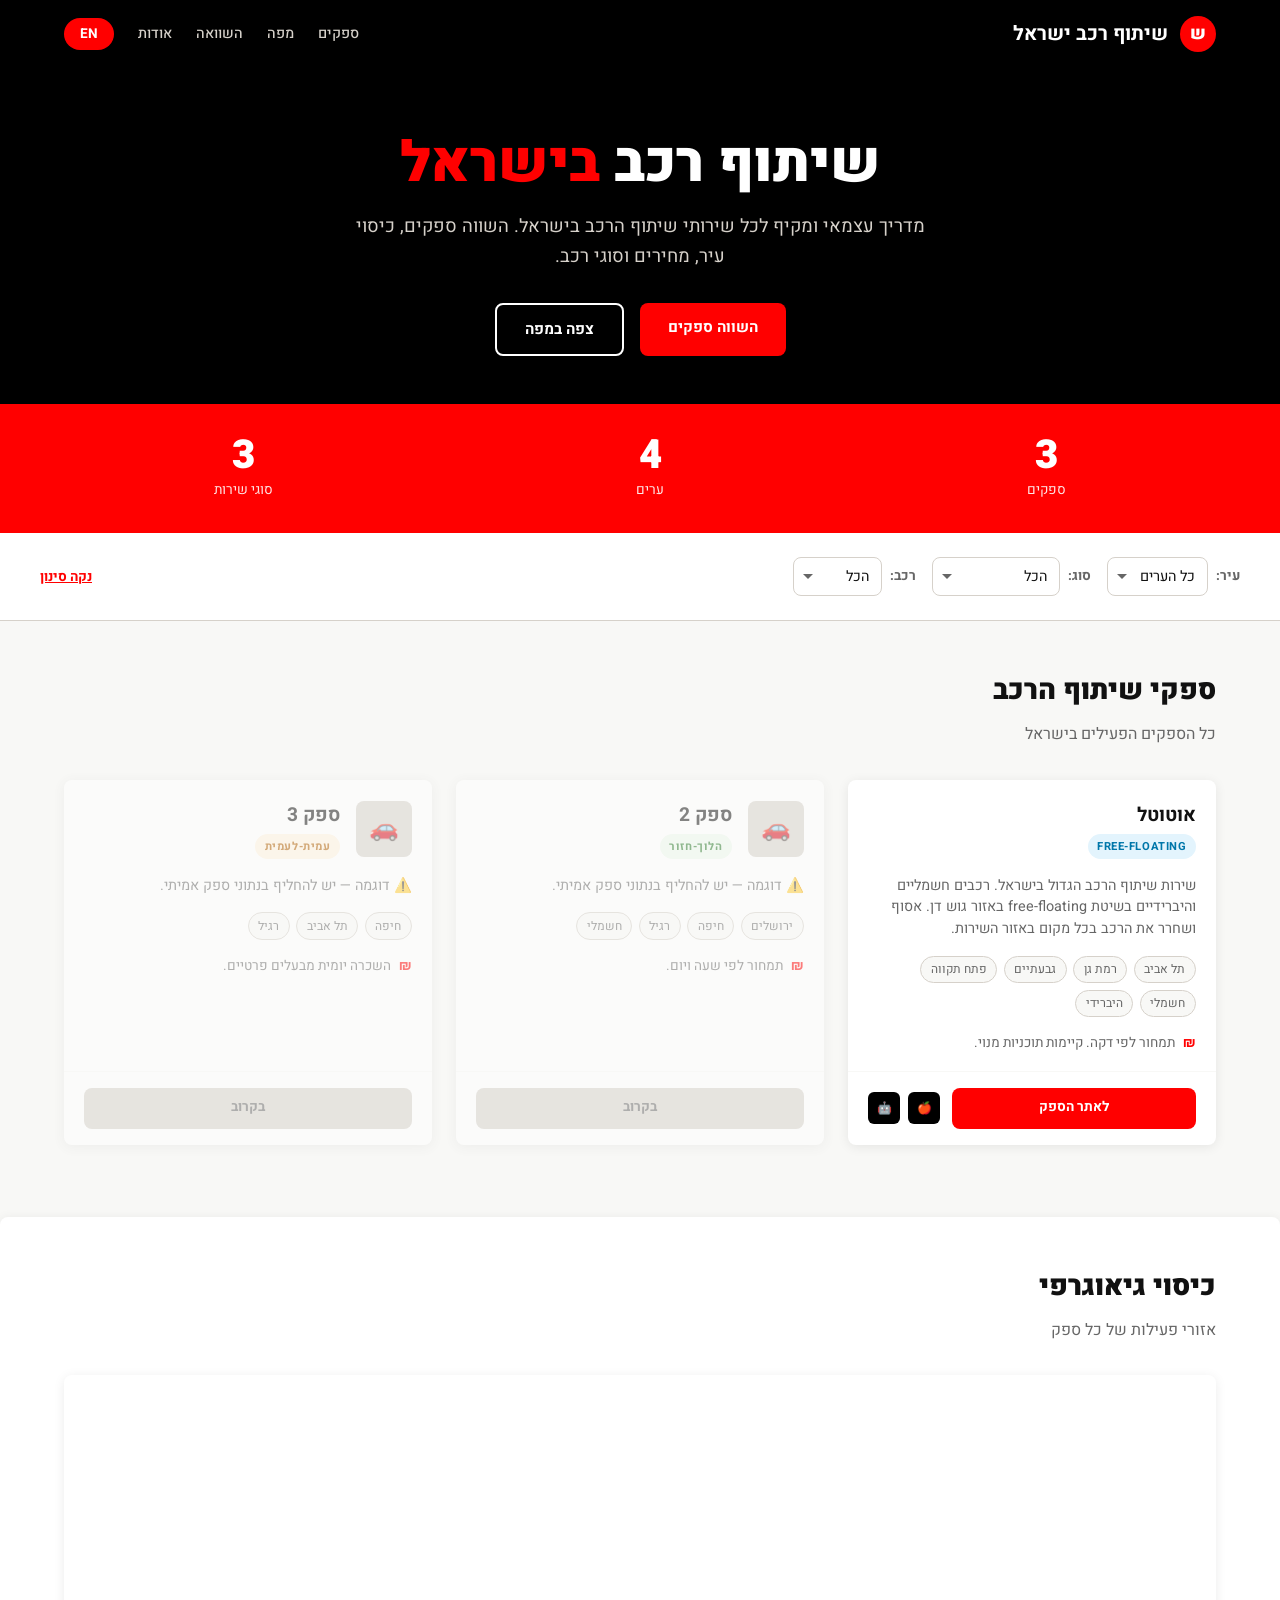
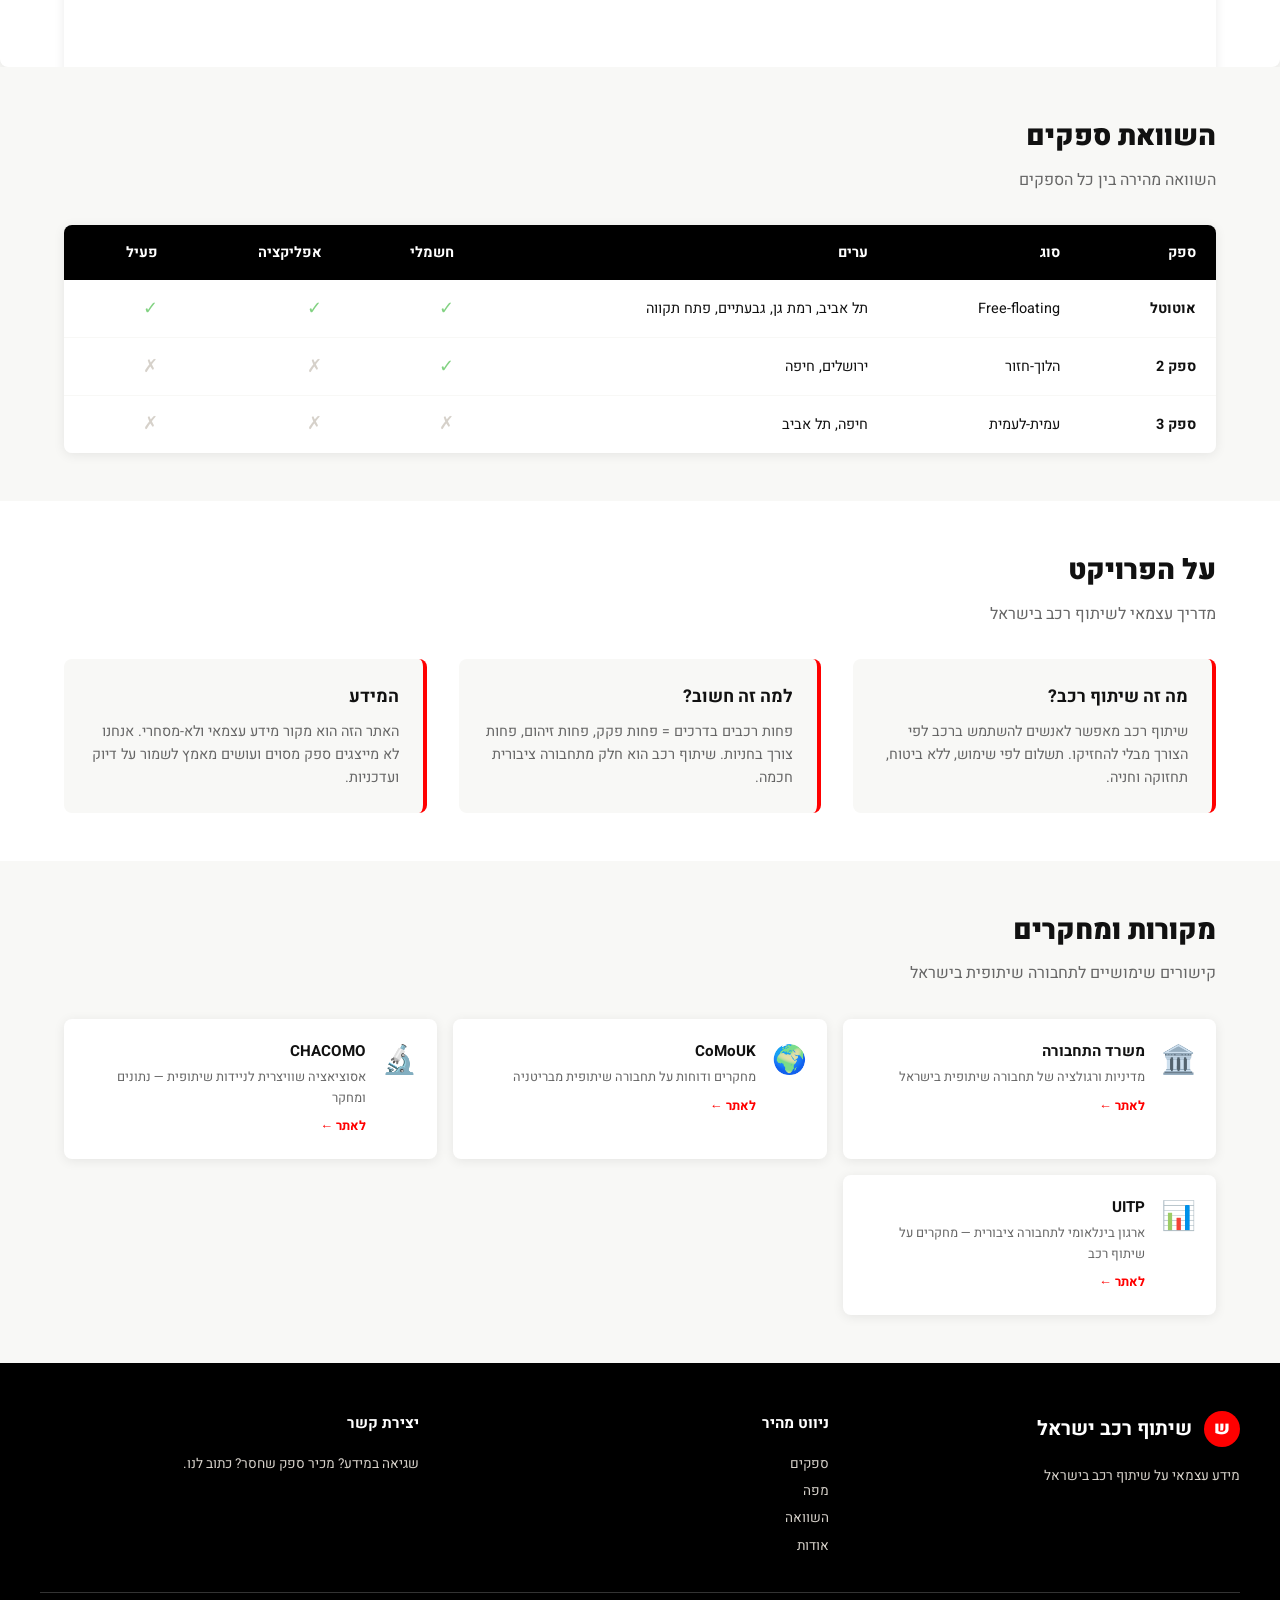
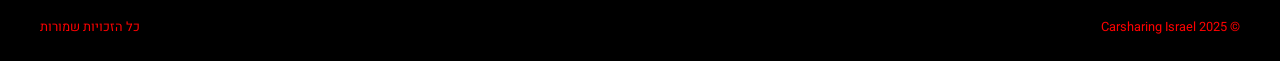
==== index.html @ 92d1f690 "Build initial MVP website Full static site with Hebrew/English bilingual support, RTL layout, provid" ====
<!DOCTYPE html>
<html lang="he" dir="rtl">
<head>
  <meta charset="UTF-8">
  <meta name="viewport" content="width=device-width, initial-scale=1.0">
  <meta name="description" content="מדריך עצמאי לשיתוף רכב בישראל | Independent guide to carsharing in Israel">
  <title>שיתוף רכב בישראל | Carsharing Israel</title>

  <!-- Favicon -->
  <link rel="icon" type="image/svg+xml" href="data:image/svg+xml,<svg xmlns='http://www.w3.org/2000/svg' viewBox='0 0 100 100'><text y='.9em' font-size='90'>🚗</text></svg>">

  <!-- Fonts -->
  <link rel="preconnect" href="https://fonts.googleapis.com">
  <link rel="preconnect" href="https://fonts.gstatic.com" crossorigin>
  <link href="https://fonts.googleapis.com/css2?family=Heebo:wght@300;400;500;700;900&display=swap" rel="stylesheet">

  <!-- Leaflet -->
  <link rel="stylesheet" href="https://unpkg.com/leaflet@1.9.4/dist/leaflet.css">

  <!-- Styles -->
  <link rel="stylesheet" href="styles.css">
</head>
<body class="lang-he">

  <!-- ── Header ── -->
  <header>
    <div class="header-inner">
      <div class="logo">
        <div class="logo-mark">ש</div>
        <span>שיתוף רכב ישראל</span>
      </div>
      <nav>
        <a href="#providers" data-i18n="navProviders">ספקים</a>
        <a href="#map" data-i18n="navMap">מפה</a>
        <a href="#compare" data-i18n="navCompare">השוואה</a>
        <a href="#about" data-i18n="navAbout">אודות</a>
        <button class="lang-toggle">EN</button>
      </nav>
    </div>
  </header>

  <!-- ── Hero ── -->
  <section class="hero">
    <h1 data-i18n="heroTitle">שיתוף רכב <span>בישראל</span></h1>
    <p data-i18n="heroSubtitle">מדריך עצמאי ומקיף לכל שירותי שיתוף הרכב בישראל. השווה ספקים, כיסוי עיר, מחירים וסוגי רכב.</p>
    <div class="hero-cta">
      <a href="#providers" class="btn btn-primary" data-i18n="heroCta1">השווה ספקים</a>
      <a href="#map" class="btn btn-outline" data-i18n="heroCta2">צפה במפה</a>
    </div>
  </section>

  <!-- ── Stats Bar ── -->
  <div class="stats-bar">
    <div class="stats-inner">
      <div class="stat-item">
        <span class="stat-number" id="stat-providers">3</span>
        <div class="stat-label" data-i18n="statProviders">ספקים</div>
      </div>
      <div class="stat-item">
        <span class="stat-number">4</span>
        <div class="stat-label" data-i18n="statCities">ערים</div>
      </div>
      <div class="stat-item">
        <span class="stat-number">3</span>
        <div class="stat-label" data-i18n="statTypes">סוגי שירות</div>
      </div>
    </div>
  </div>

  <!-- ── Filters ── -->
  <div class="filters-section" id="filters">
    <div class="filters-inner">
      <div class="filter-group">
        <label data-i18n="filterCity">עיר:</label>
        <select id="filter-city">
          <option value="all" data-i18n="cityAll">כל הערים</option>
          <option value="tel-aviv" data-i18n="cityTelAviv">תל אביב</option>
          <option value="jerusalem" data-i18n="cityJerusalem">ירושלים</option>
          <option value="haifa" data-i18n="cityHaifa">חיפה</option>
          <option value="beer-sheva" data-i18n="cityBeerSheva">באר שבע</option>
        </select>
      </div>
      <div class="filter-group">
        <label data-i18n="filterType">סוג:</label>
        <select id="filter-type">
          <option value="all" data-i18n="filterAll">הכל</option>
          <option value="free-floating" data-i18n="typeFreeFloating">Free-floating</option>
          <option value="round-trip" data-i18n="typeRoundTrip">הלוך-חזור</option>
          <option value="peer-to-peer" data-i18n="typePeerToPeer">עמית-לעמית</option>
        </select>
      </div>
      <div class="filter-group">
        <label data-i18n="filterVehicle">רכב:</label>
        <select id="filter-vehicle">
          <option value="all" data-i18n="filterAll">הכל</option>
          <option value="electric" data-i18n="vehicleElectric">חשמלי</option>
          <option value="hybrid" data-i18n="vehicleHybrid">היברידי</option>
          <option value="standard" data-i18n="vehicleStandard">רגיל</option>
        </select>
      </div>
      <button class="filter-reset" id="filter-reset" data-i18n="filterReset">נקה סינון</button>
    </div>
  </div>

  <!-- ── Providers ── -->
  <section class="providers-section" id="providers">
    <div class="container">
      <h2 class="section-title" data-i18n="providersTitle">ספקי שיתוף <span>הרכב</span></h2>
      <p class="section-subtitle" data-i18n="providersSubtitle">כל הספקים הפעילים בישראל</p>
      <div class="providers-grid" id="providers-grid">
        <!-- Rendered by JS -->
      </div>
    </div>
  </section>

  <!-- ── Map ── -->
  <section class="map-section" id="map">
    <div class="container">
      <h2 class="section-title" data-i18n="mapTitle">כיסוי <span>גיאוגרפי</span></h2>
      <p class="section-subtitle" data-i18n="mapSubtitle">אזורי פעילות של כל ספק</p>
      <div id="map"></div>
    </div>
  </section>

  <!-- ── Comparison ── -->
  <section class="comparison-section" id="compare">
    <div class="container">
      <h2 class="section-title" data-i18n="compareTitle">השוואת <span>ספקים</span></h2>
      <p class="section-subtitle" data-i18n="compareSubtitle">השוואה מהירה בין כל הספקים</p>
      <div class="table-wrapper">
        <table>
          <thead id="compare-thead"></thead>
          <tbody id="compare-tbody"></tbody>
        </table>
      </div>
    </div>
  </section>

  <!-- ── About ── -->
  <section class="about-section" id="about">
    <div class="container">
      <h2 class="section-title" data-i18n="aboutTitle">על <span>הפרויקט</span></h2>
      <p class="section-subtitle" data-i18n="aboutSubtitle">מדריך עצמאי לשיתוף רכב בישראל</p>
      <div class="about-grid">
        <div class="about-card">
          <h3 data-i18n="aboutCard1Title">מה זה שיתוף רכב?</h3>
          <p data-i18n="aboutCard1Text">שיתוף רכב מאפשר לאנשים להשתמש ברכב לפי הצורך מבלי להחזיקו. תשלום לפי שימוש, ללא ביטוח, תחזוקה וחניה.</p>
        </div>
        <div class="about-card">
          <h3 data-i18n="aboutCard2Title">למה זה חשוב?</h3>
          <p data-i18n="aboutCard2Text">פחות רכבים בדרכים = פחות פקק, פחות זיהום, פחות צורך בחניות. שיתוף רכב הוא חלק מתחבורה ציבורית חכמה.</p>
        </div>
        <div class="about-card">
          <h3 data-i18n="aboutCard3Title">המידע</h3>
          <p data-i18n="aboutCard3Text">האתר הזה הוא מקור מידע עצמאי ולא-מסחרי. אנחנו לא מייצגים ספק מסוים ועושים מאמץ לשמור על דיוק ועדכניות.</p>
        </div>
      </div>
    </div>
  </section>

  <!-- ── Resources ── -->
  <section class="resources-section" id="resources">
    <div class="container">
      <h2 class="section-title" data-i18n="resourcesTitle">מקורות <span>ומחקרים</span></h2>
      <p class="section-subtitle" data-i18n="resourcesSubtitle">קישורים שימושיים לתחבורה שיתופית בישראל</p>
      <div class="resources-grid">
        <div class="resource-card">
          <div class="resource-icon">🏛️</div>
          <div>
            <h4>משרד התחבורה</h4>
            <p>מדיניות ורגולציה של תחבורה שיתופית בישראל</p>
            <a href="https://www.gov.il/he/departments/ministry_of_transport" target="_blank" rel="noopener">לאתר ←</a>
          </div>
        </div>
        <div class="resource-card">
          <div class="resource-icon">🌍</div>
          <div>
            <h4>CoMoUK</h4>
            <p>מחקרים ודוחות על תחבורה שיתופית מבריטניה</p>
            <a href="https://www.como.org.uk" target="_blank" rel="noopener">לאתר ←</a>
          </div>
        </div>
        <div class="resource-card">
          <div class="resource-icon">🔬</div>
          <div>
            <h4>CHACOMO</h4>
            <p>אסוציאציה שוויצרית לניידות שיתופית — נתונים ומחקר</p>
            <a href="https://www.chacomo.ch" target="_blank" rel="noopener">לאתר ←</a>
          </div>
        </div>
        <div class="resource-card">
          <div class="resource-icon">📊</div>
          <div>
            <h4>UITP</h4>
            <p>ארגון בינלאומי לתחבורה ציבורית — מחקרים על שיתוף רכב</p>
            <a href="https://www.uitp.org" target="_blank" rel="noopener">לאתר ←</a>
          </div>
        </div>
      </div>
    </div>
  </section>

  <!-- ── Footer ── -->
  <footer>
    <div class="footer-inner">
      <div class="footer-grid">
        <div class="footer-col">
          <div class="logo" style="margin-bottom:1rem">
            <div class="logo-mark">ש</div>
            <span style="color:white;font-weight:700">שיתוף רכב ישראל</span>
          </div>
          <p data-i18n="footerTagline">מידע עצמאי על שיתוף רכב בישראל</p>
        </div>
        <div class="footer-col">
          <h4 data-i18n="footerQuickLinks">ניווט מהיר</h4>
          <a href="#providers" data-i18n="navProviders">ספקים</a>
          <a href="#map" data-i18n="navMap">מפה</a>
          <a href="#compare" data-i18n="navCompare">השוואה</a>
          <a href="#about" data-i18n="navAbout">אודות</a>
        </div>
        <div class="footer-col">
          <h4 data-i18n="footerContact">יצירת קשר</h4>
          <p data-i18n="footerContactText">שגיאה במידע? מכיר ספק שחסר? כתוב לנו.</p>
        </div>
      </div>
      <div class="footer-bottom">
        <span>© 2025 <span>Carsharing Israel</span></span>
        <span data-i18n="footerRights">כל הזכויות שמורות</span>
      </div>
    </div>
  </footer>

  <!-- Scripts -->
  <script src="https://unpkg.com/leaflet@1.9.4/dist/leaflet.js"></script>
  <script src="script.js"></script>
</body>
</html>
---- styles.css ----
@import url('https://fonts.googleapis.com/css2?family=Heebo:wght@300;400;500;700;900&display=swap');

/* ── Wien CD Palette ── */
:root {
  --wien-rot: #FF0000;
  --ur-schwarz: #000000;
  --wasserblau: #83D0F5;
  --frischgruen: #82D282;
  --goldgelb: #E6C828;
  --nebelgrau: #D6D1CA;
  --morgenrot: #FF5A64;
  --white: #FFFFFF;
  --bg: #F8F8F6;
  --text: #111111;
  --text-muted: #666666;
  --radius: 8px;
  --shadow: 0 2px 12px rgba(0,0,0,0.08);
  --transition: 0.2s ease;
}

/* ── Reset & Base ── */
*, *::before, *::after { box-sizing: border-box; margin: 0; padding: 0; }

html {
  font-family: 'Heebo', 'Arial Hebrew', 'Arial', sans-serif;
  font-size: 16px;
  scroll-behavior: smooth;
  direction: rtl;
}

body {
  background: var(--bg);
  color: var(--text);
  line-height: 1.6;
  direction: rtl;
}

body.lang-en {
  direction: ltr;
}

a { color: inherit; text-decoration: none; }
img { max-width: 100%; display: block; }
ul { list-style: none; }

/* ── Layout ── */
.container {
  max-width: 1200px;
  margin: 0 auto;
  padding: 0 1.5rem;
}

/* ── Header ── */
header {
  background: var(--ur-schwarz);
  color: var(--white);
  position: sticky;
  top: 0;
  z-index: 100;
  box-shadow: 0 2px 8px rgba(0,0,0,0.3);
}

.header-inner {
  display: flex;
  align-items: center;
  justify-content: space-between;
  padding: 1rem 1.5rem;
  max-width: 1200px;
  margin: 0 auto;
}

.logo {
  display: flex;
  align-items: center;
  gap: 0.75rem;
  font-weight: 700;
  font-size: 1.25rem;
}

.logo-mark {
  width: 36px;
  height: 36px;
  background: var(--wien-rot);
  border-radius: 50%;
  display: flex;
  align-items: center;
  justify-content: center;
  font-size: 1.1rem;
  font-weight: 900;
  color: white;
  flex-shrink: 0;
}

nav {
  display: flex;
  align-items: center;
  gap: 1.5rem;
}

nav a {
  color: var(--nebelgrau);
  font-size: 0.9rem;
  font-weight: 500;
  transition: color var(--transition);
}

nav a:hover { color: var(--white); }

.lang-toggle {
  background: var(--wien-rot);
  color: var(--white);
  border: none;
  padding: 0.4rem 1rem;
  border-radius: 20px;
  cursor: pointer;
  font-family: inherit;
  font-size: 0.85rem;
  font-weight: 700;
  transition: opacity var(--transition);
}
.lang-toggle:hover { opacity: 0.85; }

/* ── Hero ── */
.hero {
  background: var(--ur-schwarz);
  color: var(--white);
  padding: 4rem 1.5rem 3rem;
  text-align: center;
}

.hero h1 {
  font-size: clamp(2rem, 5vw, 3.5rem);
  font-weight: 900;
  line-height: 1.15;
  margin-bottom: 1rem;
}

.hero h1 span { color: var(--wien-rot); }

.hero p {
  font-size: 1.15rem;
  color: var(--nebelgrau);
  max-width: 600px;
  margin: 0 auto 2rem;
}

.hero-cta {
  display: inline-flex;
  gap: 1rem;
  flex-wrap: wrap;
  justify-content: center;
}

.btn {
  display: inline-block;
  padding: 0.75rem 1.75rem;
  border-radius: var(--radius);
  font-weight: 700;
  font-size: 0.95rem;
  cursor: pointer;
  transition: transform var(--transition), opacity var(--transition);
  border: none;
  font-family: inherit;
}
.btn:hover { transform: translateY(-1px); opacity: 0.9; }

.btn-primary { background: var(--wien-rot); color: var(--white); }
.btn-outline { background: transparent; color: var(--white); border: 2px solid var(--white); }

/* ── Stats Bar ── */
.stats-bar {
  background: var(--wien-rot);
  color: var(--white);
  padding: 1.5rem;
}

.stats-inner {
  max-width: 1200px;
  margin: 0 auto;
  display: flex;
  justify-content: space-around;
  flex-wrap: wrap;
  gap: 1rem;
  text-align: center;
}

.stat-item { padding: 0.5rem 1rem; }

.stat-number {
  font-size: 2.5rem;
  font-weight: 900;
  line-height: 1;
  display: block;
}

.stat-label {
  font-size: 0.85rem;
  opacity: 0.9;
  margin-top: 0.25rem;
}

/* ── Section ── */
section { padding: 3rem 1.5rem; }

.section-title {
  font-size: 1.75rem;
  font-weight: 900;
  margin-bottom: 0.5rem;
}

.section-title span { color: var(--wien-rot); }

.section-subtitle {
  color: var(--text-muted);
  margin-bottom: 2rem;
  font-size: 1rem;
}

/* ── Filters ── */
.filters-section {
  background: var(--white);
  padding: 1.5rem;
  border-bottom: 1px solid var(--nebelgrau);
  position: sticky;
  top: 64px;
  z-index: 90;
}

.filters-inner {
  max-width: 1200px;
  margin: 0 auto;
  display: flex;
  gap: 1rem;
  flex-wrap: wrap;
  align-items: center;
}

.filter-group { display: flex; align-items: center; gap: 0.5rem; }

.filter-group label {
  font-size: 0.85rem;
  font-weight: 700;
  color: var(--text-muted);
  white-space: nowrap;
}

select {
  padding: 0.5rem 0.75rem;
  border: 1.5px solid var(--nebelgrau);
  border-radius: var(--radius);
  font-family: inherit;
  font-size: 0.9rem;
  background: var(--white);
  color: var(--text);
  cursor: pointer;
  transition: border-color var(--transition);
  appearance: none;
  padding-left: 2rem;
  background-image: url("data:image/svg+xml,%3Csvg xmlns='http://www.w3.org/2000/svg' width='12' height='12' viewBox='0 0 12 12'%3E%3Cpath fill='%23666' d='M6 8L1 3h10z'/%3E%3C/svg%3E");
  background-repeat: no-repeat;
  background-position: left 0.5rem center;
}

body.lang-en select {
  padding-left: 0.75rem;
  padding-right: 2rem;
  background-position: right 0.5rem center;
}

select:focus { outline: none; border-color: var(--wien-rot); }

.filter-reset {
  margin-right: auto;
  font-size: 0.85rem;
  color: var(--wien-rot);
  cursor: pointer;
  font-weight: 700;
  background: none;
  border: none;
  font-family: inherit;
  text-decoration: underline;
}

body.lang-en .filter-reset { margin-right: 0; margin-left: auto; }

/* ── Provider Cards ── */
.providers-section { background: var(--bg); }

.providers-grid {
  display: grid;
  grid-template-columns: repeat(auto-fill, minmax(320px, 1fr));
  gap: 1.5rem;
  margin-top: 1.5rem;
}

.provider-card {
  background: var(--white);
  border-radius: var(--radius);
  box-shadow: var(--shadow);
  overflow: hidden;
  transition: transform var(--transition), box-shadow var(--transition);
  display: flex;
  flex-direction: column;
}

.provider-card:hover {
  transform: translateY(-3px);
  box-shadow: 0 8px 24px rgba(0,0,0,0.12);
}

.provider-card.inactive { opacity: 0.5; }

.card-header {
  padding: 1.25rem 1.25rem 0;
  display: flex;
  align-items: center;
  gap: 1rem;
}

.card-logo {
  width: 56px;
  height: 56px;
  border-radius: var(--radius);
  object-fit: contain;
  background: var(--bg);
  padding: 6px;
  border: 1.5px solid var(--nebelgrau);
  flex-shrink: 0;
}

.card-logo-placeholder {
  width: 56px;
  height: 56px;
  border-radius: var(--radius);
  background: var(--nebelgrau);
  display: flex;
  align-items: center;
  justify-content: center;
  font-size: 1.5rem;
  flex-shrink: 0;
}

.card-name { font-size: 1.2rem; font-weight: 700; }

.card-type {
  display: inline-block;
  font-size: 0.7rem;
  font-weight: 700;
  text-transform: uppercase;
  letter-spacing: 0.05em;
  padding: 0.2rem 0.6rem;
  border-radius: 20px;
  margin-top: 0.25rem;
}

.type-free-floating { background: #E3F4FD; color: #0077AA; }
.type-round-trip { background: #EEF8EE; color: #2A7A2A; }
.type-peer-to-peer { background: #FFF3E0; color: #B05F00; }

.card-body { padding: 1rem 1.25rem; flex: 1; }

.card-description {
  font-size: 0.9rem;
  color: var(--text-muted);
  margin-bottom: 1rem;
  line-height: 1.5;
}

.card-tags {
  display: flex;
  flex-wrap: wrap;
  gap: 0.4rem;
  margin-bottom: 1rem;
}

.tag {
  font-size: 0.75rem;
  padding: 0.2rem 0.6rem;
  border-radius: 20px;
  background: var(--bg);
  border: 1px solid var(--nebelgrau);
  color: var(--text-muted);
}

.card-price {
  font-size: 0.85rem;
  color: var(--text-muted);
  display: flex;
  align-items: center;
  gap: 0.5rem;
}

.card-price::before { content: "₪"; font-weight: 700; color: var(--wien-rot); }

.card-footer {
  padding: 1rem 1.25rem;
  border-top: 1px solid var(--bg);
  display: flex;
  gap: 0.75rem;
  align-items: center;
}

.card-link {
  flex: 1;
  background: var(--wien-rot);
  color: var(--white);
  text-align: center;
  padding: 0.6rem;
  border-radius: var(--radius);
  font-size: 0.85rem;
  font-weight: 700;
  transition: opacity var(--transition);
}
.card-link:hover { opacity: 0.85; }

.card-link.disabled {
  background: var(--nebelgrau);
  color: var(--text-muted);
  pointer-events: none;
}

.app-links { display: flex; gap: 0.5rem; }

.app-link {
  width: 32px;
  height: 32px;
  background: var(--ur-schwarz);
  color: var(--white);
  border-radius: 6px;
  display: flex;
  align-items: center;
  justify-content: center;
  font-size: 0.75rem;
  font-weight: 700;
  transition: opacity var(--transition);
}
.app-link:hover { opacity: 0.75; }

.no-results {
  grid-column: 1/-1;
  text-align: center;
  padding: 3rem;
  color: var(--text-muted);
  font-size: 1.1rem;
}

/* ── Map ── */
.map-section { background: var(--white); padding: 3rem 0; }

.map-section .container { padding: 0 1.5rem; }

#map {
  width: 100%;
  height: 450px;
  border-radius: var(--radius);
  box-shadow: var(--shadow);
  margin-top: 1.5rem;
  overflow: hidden;
}

/* ── Comparison Table ── */
.comparison-section { background: var(--bg); }

.table-wrapper {
  overflow-x: auto;
  margin-top: 1.5rem;
  border-radius: var(--radius);
  box-shadow: var(--shadow);
}

table {
  width: 100%;
  border-collapse: collapse;
  background: var(--white);
  font-size: 0.9rem;
}

thead { background: var(--ur-schwarz); color: var(--white); }

th {
  padding: 1rem 1.25rem;
  font-weight: 700;
  text-align: right;
  white-space: nowrap;
}

body.lang-en th { text-align: left; }

td {
  padding: 0.9rem 1.25rem;
  border-bottom: 1px solid var(--bg);
  text-align: right;
  vertical-align: middle;
}

body.lang-en td { text-align: left; }

tr:last-child td { border-bottom: none; }
tr:hover td { background: #FAFAFA; }

td.check { color: var(--frischgruen); font-size: 1.1rem; }
td.cross { color: var(--nebelgrau); font-size: 1.1rem; }
td.highlight { font-weight: 700; }

/* ── About ── */
.about-section { background: var(--white); }

.about-grid {
  display: grid;
  grid-template-columns: repeat(auto-fit, minmax(260px, 1fr));
  gap: 2rem;
  margin-top: 2rem;
}

.about-card {
  padding: 1.5rem;
  background: var(--bg);
  border-radius: var(--radius);
  border-right: 4px solid var(--wien-rot);
}

body.lang-en .about-card { border-right: none; border-left: 4px solid var(--wien-rot); }

.about-card h3 { font-size: 1.1rem; font-weight: 700; margin-bottom: 0.5rem; }
.about-card p { font-size: 0.9rem; color: var(--text-muted); line-height: 1.6; }

/* ── Resources ── */
.resources-section { background: var(--bg); }

.resources-grid {
  display: grid;
  grid-template-columns: repeat(auto-fill, minmax(280px, 1fr));
  gap: 1rem;
  margin-top: 1.5rem;
}

.resource-card {
  background: var(--white);
  border-radius: var(--radius);
  padding: 1.25rem;
  box-shadow: var(--shadow);
  display: flex;
  gap: 1rem;
  align-items: flex-start;
  transition: transform var(--transition);
}

.resource-card:hover { transform: translateY(-2px); }

.resource-icon {
  font-size: 1.75rem;
  flex-shrink: 0;
}

.resource-card h4 { font-size: 0.95rem; font-weight: 700; margin-bottom: 0.25rem; }
.resource-card p { font-size: 0.8rem; color: var(--text-muted); }
.resource-card a { color: var(--wien-rot); font-weight: 700; font-size: 0.8rem; margin-top: 0.5rem; display: inline-block; }

/* ── Footer ── */
footer {
  background: var(--ur-schwarz);
  color: var(--nebelgrau);
  padding: 3rem 1.5rem 1.5rem;
}

.footer-inner {
  max-width: 1200px;
  margin: 0 auto;
}

.footer-grid {
  display: grid;
  grid-template-columns: repeat(auto-fit, minmax(200px, 1fr));
  gap: 2rem;
  margin-bottom: 2rem;
}

.footer-col h4 {
  color: var(--white);
  font-weight: 700;
  margin-bottom: 1rem;
  font-size: 0.95rem;
}

.footer-col p, .footer-col a {
  font-size: 0.85rem;
  line-height: 2;
  color: var(--nebelgrau);
  display: block;
  transition: color var(--transition);
}

.footer-col a:hover { color: var(--white); }

.footer-bottom {
  border-top: 1px solid #333;
  padding-top: 1.5rem;
  display: flex;
  justify-content: space-between;
  align-items: center;
  flex-wrap: wrap;
  gap: 0.5rem;
  font-size: 0.8rem;
}

.footer-bottom span { color: var(--wien-rot); }

/* ── Responsive ── */
@media (max-width: 768px) {
  .header-inner { padding: 0.75rem 1rem; }
  nav a:not(.lang-toggle) { display: none; }
  .hero { padding: 2.5rem 1rem 2rem; }
  .stats-inner { gap: 0.5rem; }
  .stat-number { font-size: 2rem; }
  .filters-inner { flex-direction: column; align-items: stretch; }
  select { width: 100%; }
  #map { height: 300px; }
  th, td { padding: 0.75rem; }
}

@media (max-width: 480px) {
  .hero h1 { font-size: 1.75rem; }
  .providers-grid { grid-template-columns: 1fr; }
}
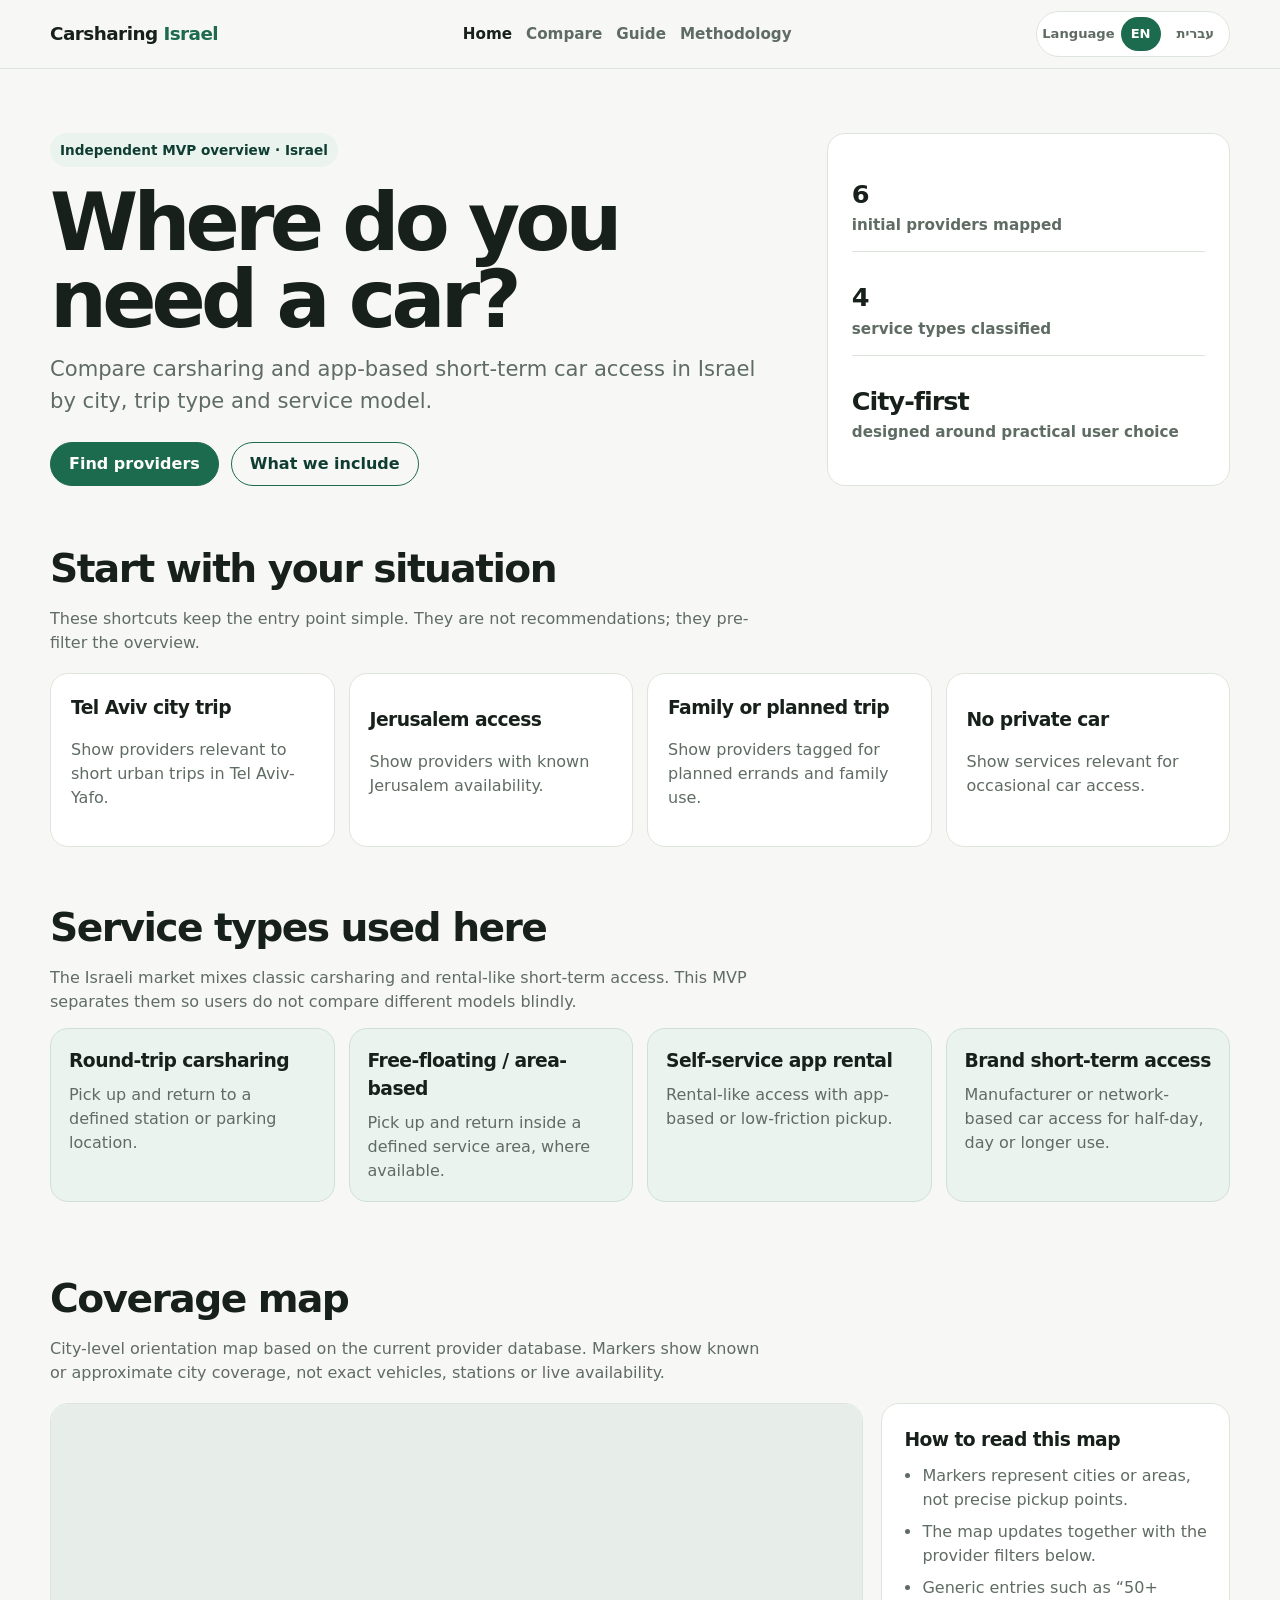
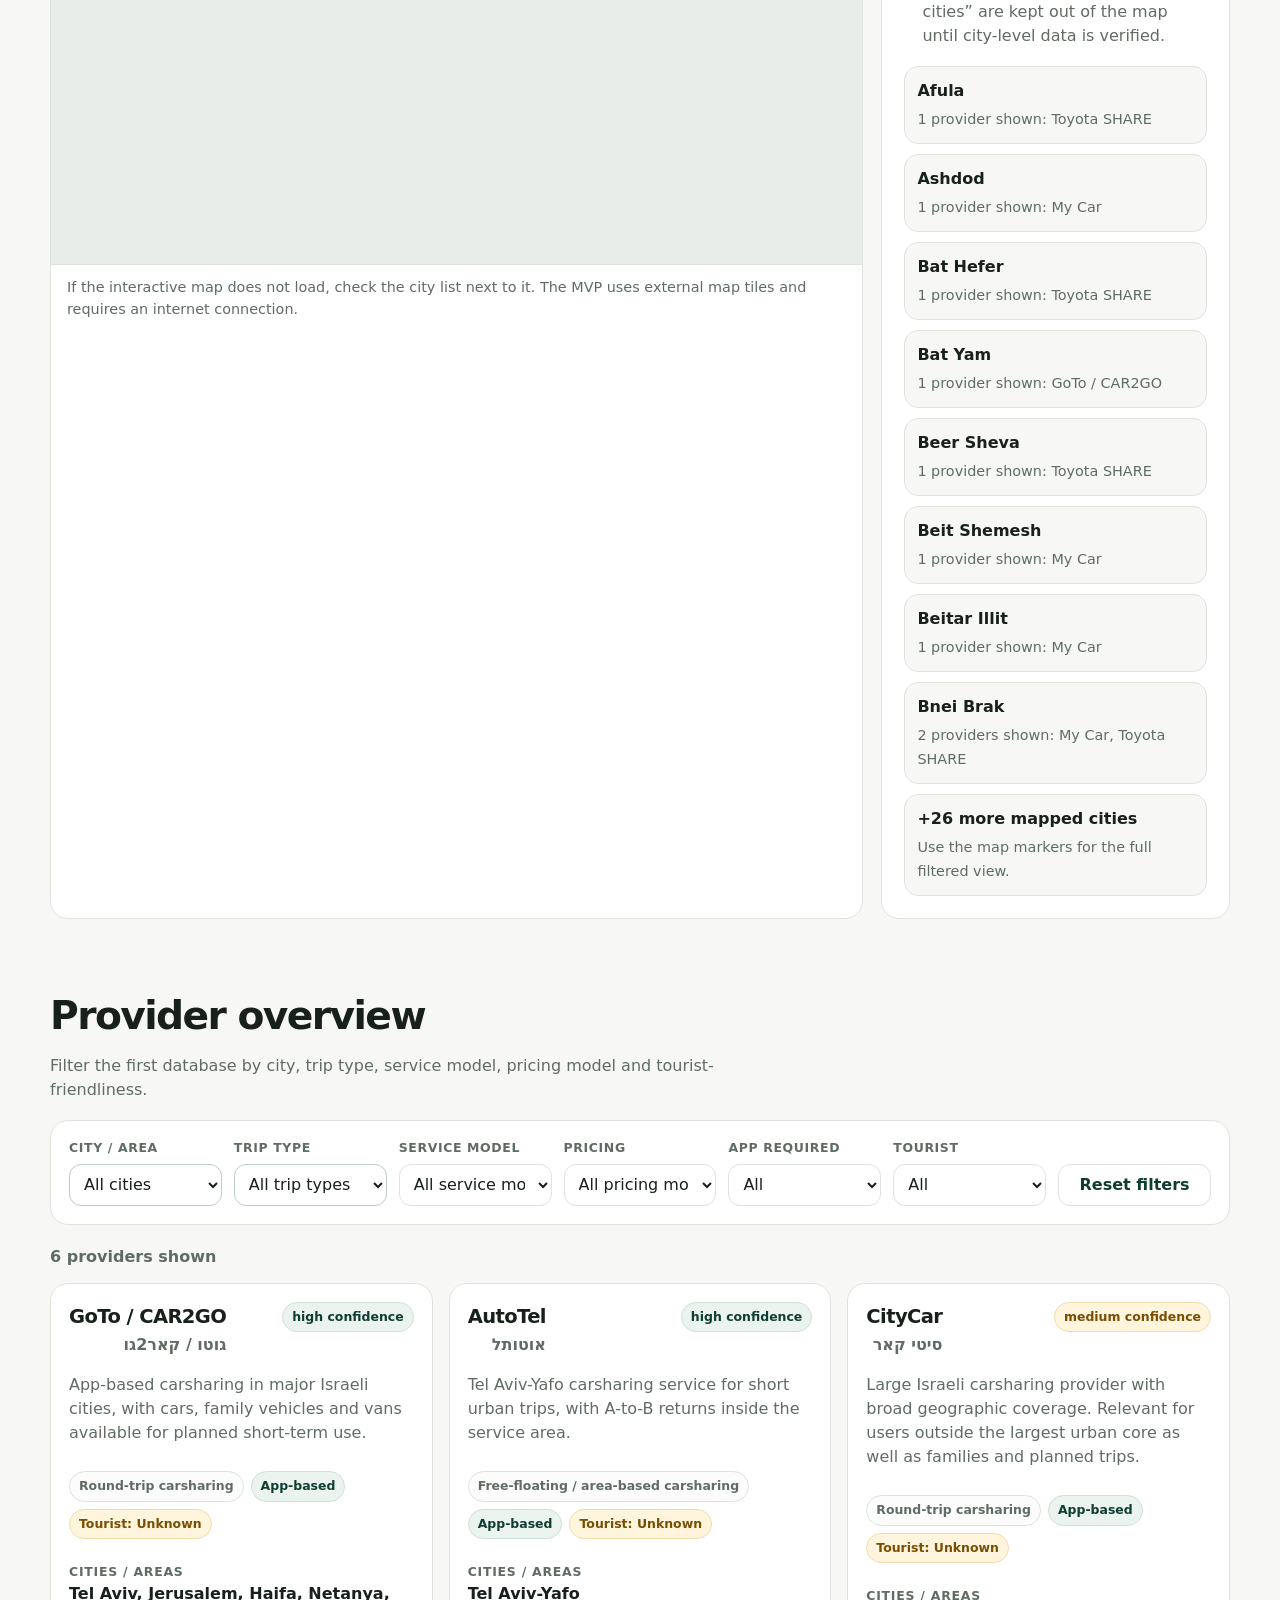
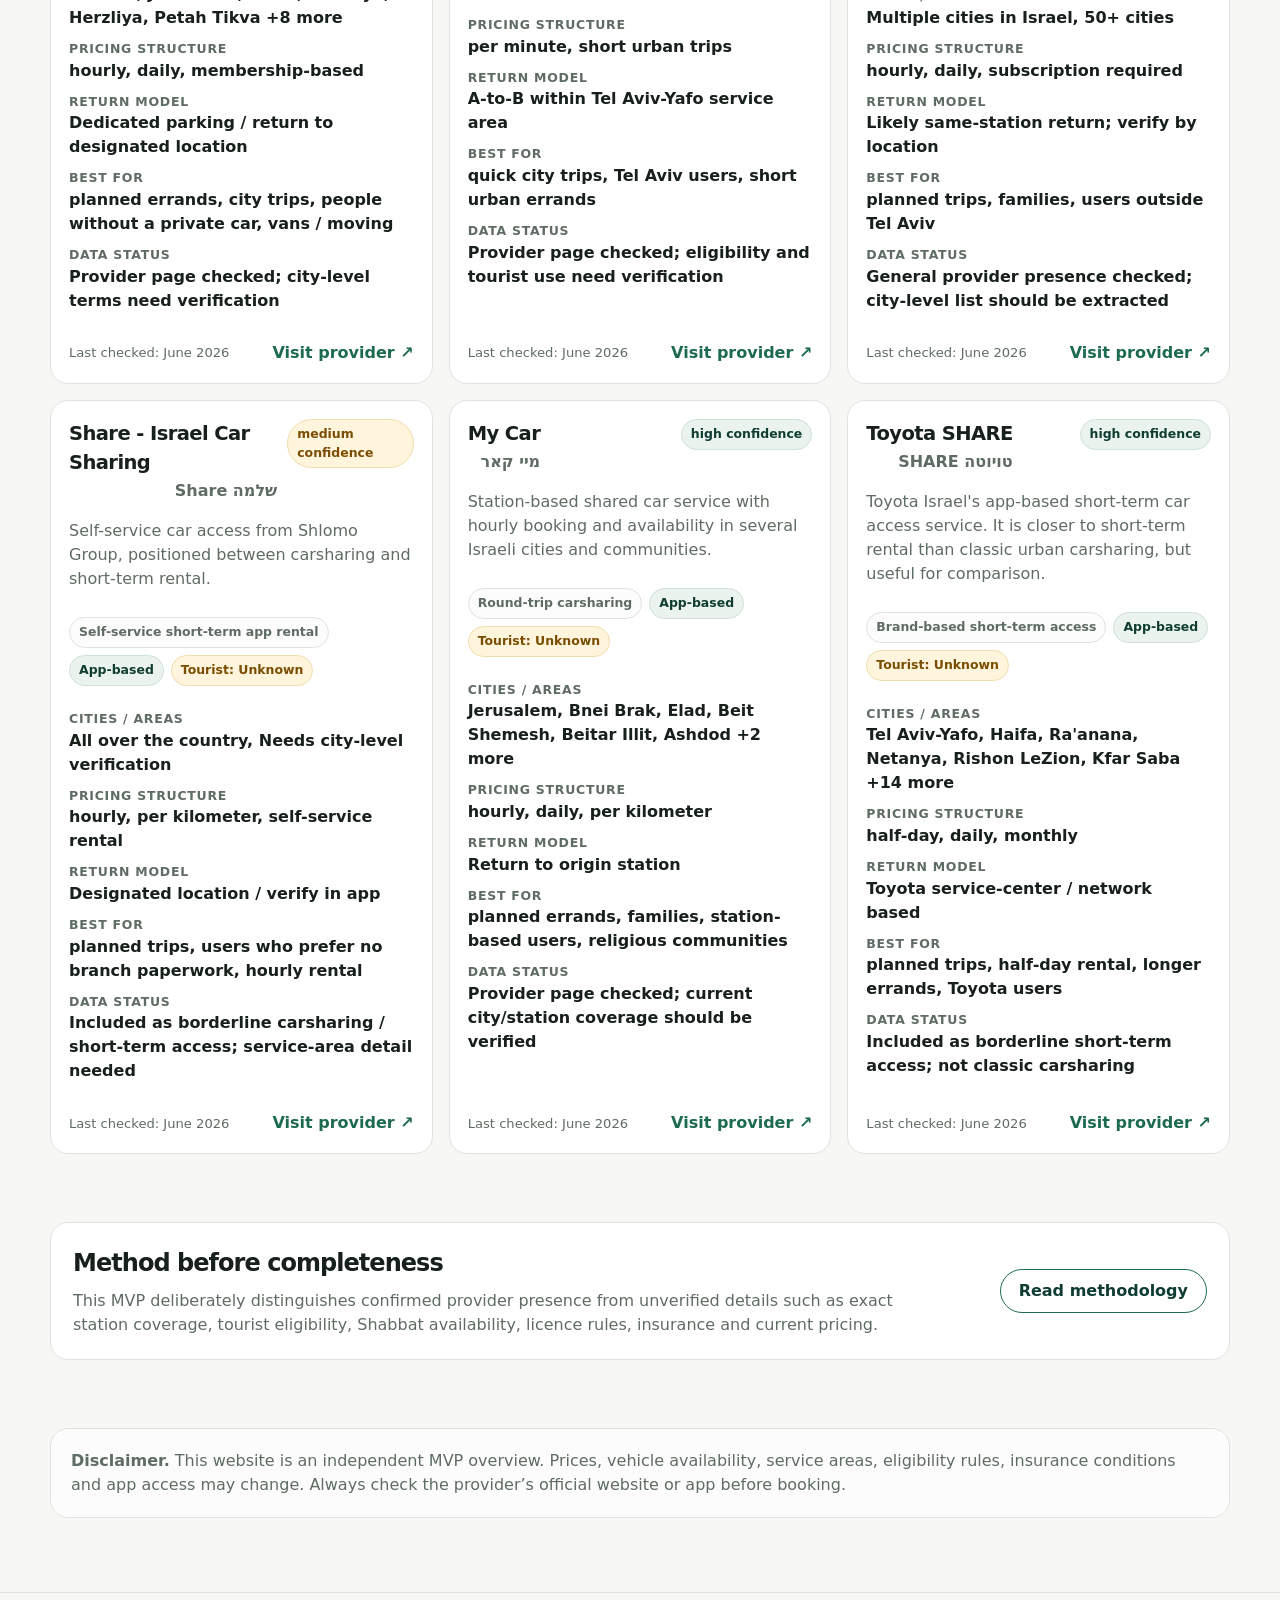
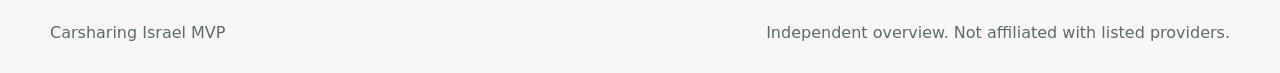
==== commit 4baf7021: "Deploy v0.4 MVP with bilingual EN/Hebrew support, map, and improvements - Replaces single-page MVP w" ====
--- a/index.html
+++ b/index.html
@@ -1,237 +1,200 @@
-<!DOCTYPE html>
-<html lang="he" dir="rtl">
+<!doctype html>
+<html lang="en" dir="ltr">
 <head>
-  <meta charset="UTF-8">
-  <meta name="viewport" content="width=device-width, initial-scale=1.0">
-  <meta name="description" content="מדריך עצמאי לשיתוף רכב בישראל | Independent guide to carsharing in Israel">
-  <title>שיתוף רכב בישראל | Carsharing Israel</title>
-
-  <!-- Favicon -->
-  <link rel="icon" type="image/svg+xml" href="data:image/svg+xml,<svg xmlns='http://www.w3.org/2000/svg' viewBox='0 0 100 100'><text y='.9em' font-size='90'>🚗</text></svg>">
-
-  <!-- Fonts -->
-  <link rel="preconnect" href="https://fonts.googleapis.com">
-  <link rel="preconnect" href="https://fonts.gstatic.com" crossorigin>
-  <link href="https://fonts.googleapis.com/css2?family=Heebo:wght@300;400;500;700;900&display=swap" rel="stylesheet">
-
-  <!-- Leaflet -->
+  <meta charset="utf-8">
+  <meta name="viewport" content="width=device-width, initial-scale=1">
+  <meta name="description" data-i18n-meta="homepageMeta" content="Compare carsharing and app-based short-term car access options in Israel by city, trip type, service model, and data status.">
+  <meta property="og:title" content="Carsharing Israel | Find shared car options by city">
+  <meta property="og:description" content="Compare carsharing and app-based short-term car access options in Israel by city, trip type and service model.">
+  <meta property="og:type" content="website">
+  <meta property="og:url" content="https://barneyjonas.github.io/carsharing-israel/">
+  <title data-i18n-title="homepageTitle">Carsharing Israel | Find shared car options by city</title>
   <link rel="stylesheet" href="https://unpkg.com/leaflet@1.9.4/dist/leaflet.css">
-
-  <!-- Styles -->
-  <link rel="stylesheet" href="styles.css">
+  <link rel="stylesheet" href="css/styles.css">
 </head>
-<body class="lang-he">
-
-  <!-- ── Header ── -->
-  <header>
-    <div class="header-inner">
-      <div class="logo">
-        <div class="logo-mark">ש</div>
-        <span>שיתוף רכב ישראל</span>
-      </div>
-      <nav>
-        <a href="#providers" data-i18n="navProviders">ספקים</a>
-        <a href="#map" data-i18n="navMap">מפה</a>
-        <a href="#compare" data-i18n="navCompare">השוואה</a>
-        <a href="#about" data-i18n="navAbout">אודות</a>
-        <button class="lang-toggle">EN</button>
+<body>
+  <a class="skip-link" href="#providers">Skip to providers</a>
+  <header class="site-header">
+    <div class="container nav">
+      <a class="brand" href="index.html">Carsharing <span data-i18n="brandIsrael">Israel</span></a>
+      <nav class="nav-links" aria-label="Main navigation">
+        <a href="index.html" aria-current="page" data-i18n="navHome">Home</a>
+        <a href="compare.html" data-i18n="navCompare">Compare</a>
+        <a href="guide.html" data-i18n="navGuide">Guide</a>
+        <a href="methodology.html" data-i18n="navMethodology">Methodology</a>
       </nav>
+      <div class="language-switcher" aria-label="Language">
+        <span data-i18n="langLabel">Language</span>
+        <button type="button" data-lang-button="en" aria-pressed="true">EN</button>
+        <button type="button" data-lang-button="he" aria-pressed="false">עברית</button>
+      </div>
     </div>
   </header>
 
-  <!-- ── Hero ── -->
-  <section class="hero">
-    <h1 data-i18n="heroTitle">שיתוף רכב <span>בישראל</span></h1>
-    <p data-i18n="heroSubtitle">מדריך עצמאי ומקיף לכל שירותי שיתוף הרכב בישראל. השווה ספקים, כיסוי עיר, מחירים וסוגי רכב.</p>
-    <div class="hero-cta">
-      <a href="#providers" class="btn btn-primary" data-i18n="heroCta1">השווה ספקים</a>
-      <a href="#map" class="btn btn-outline" data-i18n="heroCta2">צפה במפה</a>
-    </div>
-  </section>
-
-  <!-- ── Stats Bar ── -->
-  <div class="stats-bar">
-    <div class="stats-inner">
-      <div class="stat-item">
-        <span class="stat-number" id="stat-providers">3</span>
-        <div class="stat-label" data-i18n="statProviders">ספקים</div>
-      </div>
-      <div class="stat-item">
-        <span class="stat-number">4</span>
-        <div class="stat-label" data-i18n="statCities">ערים</div>
-      </div>
-      <div class="stat-item">
-        <span class="stat-number">3</span>
-        <div class="stat-label" data-i18n="statTypes">סוגי שירות</div>
-      </div>
-    </div>
-  </div>
-
-  <!-- ── Filters ── -->
-  <div class="filters-section" id="filters">
-    <div class="filters-inner">
-      <div class="filter-group">
-        <label data-i18n="filterCity">עיר:</label>
-        <select id="filter-city">
-          <option value="all" data-i18n="cityAll">כל הערים</option>
-          <option value="tel-aviv" data-i18n="cityTelAviv">תל אביב</option>
-          <option value="jerusalem" data-i18n="cityJerusalem">ירושלים</option>
-          <option value="haifa" data-i18n="cityHaifa">חיפה</option>
-          <option value="beer-sheva" data-i18n="cityBeerSheva">באר שבע</option>
-        </select>
-      </div>
-      <div class="filter-group">
-        <label data-i18n="filterType">סוג:</label>
-        <select id="filter-type">
-          <option value="all" data-i18n="filterAll">הכל</option>
-          <option value="free-floating" data-i18n="typeFreeFloating">Free-floating</option>
-          <option value="round-trip" data-i18n="typeRoundTrip">הלוך-חזור</option>
-          <option value="peer-to-peer" data-i18n="typePeerToPeer">עמית-לעמית</option>
-        </select>
-      </div>
-      <div class="filter-group">
-        <label data-i18n="filterVehicle">רכב:</label>
-        <select id="filter-vehicle">
-          <option value="all" data-i18n="filterAll">הכל</option>
-          <option value="electric" data-i18n="vehicleElectric">חשמלי</option>
-          <option value="hybrid" data-i18n="vehicleHybrid">היברידי</option>
-          <option value="standard" data-i18n="vehicleStandard">רגיל</option>
-        </select>
-      </div>
-      <button class="filter-reset" id="filter-reset" data-i18n="filterReset">נקה סינון</button>
-    </div>
-  </div>
-
-  <!-- ── Providers ── -->
-  <section class="providers-section" id="providers">
-    <div class="container">
-      <h2 class="section-title" data-i18n="providersTitle">ספקי שיתוף <span>הרכב</span></h2>
-      <p class="section-subtitle" data-i18n="providersSubtitle">כל הספקים הפעילים בישראל</p>
-      <div class="providers-grid" id="providers-grid">
-        <!-- Rendered by JS -->
-      </div>
-    </div>
-  </section>
-
-  <!-- ── Map ── -->
-  <section class="map-section" id="map">
-    <div class="container">
-      <h2 class="section-title" data-i18n="mapTitle">כיסוי <span>גיאוגרפי</span></h2>
-      <p class="section-subtitle" data-i18n="mapSubtitle">אזורי פעילות של כל ספק</p>
-      <div id="map"></div>
-    </div>
-  </section>
-
-  <!-- ── Comparison ── -->
-  <section class="comparison-section" id="compare">
-    <div class="container">
-      <h2 class="section-title" data-i18n="compareTitle">השוואת <span>ספקים</span></h2>
-      <p class="section-subtitle" data-i18n="compareSubtitle">השוואה מהירה בין כל הספקים</p>
-      <div class="table-wrapper">
-        <table>
-          <thead id="compare-thead"></thead>
-          <tbody id="compare-tbody"></tbody>
-        </table>
-      </div>
-    </div>
-  </section>
-
-  <!-- ── About ── -->
-  <section class="about-section" id="about">
-    <div class="container">
-      <h2 class="section-title" data-i18n="aboutTitle">על <span>הפרויקט</span></h2>
-      <p class="section-subtitle" data-i18n="aboutSubtitle">מדריך עצמאי לשיתוף רכב בישראל</p>
-      <div class="about-grid">
-        <div class="about-card">
-          <h3 data-i18n="aboutCard1Title">מה זה שיתוף רכב?</h3>
-          <p data-i18n="aboutCard1Text">שיתוף רכב מאפשר לאנשים להשתמש ברכב לפי הצורך מבלי להחזיקו. תשלום לפי שימוש, ללא ביטוח, תחזוקה וחניה.</p>
-        </div>
-        <div class="about-card">
-          <h3 data-i18n="aboutCard2Title">למה זה חשוב?</h3>
-          <p data-i18n="aboutCard2Text">פחות רכבים בדרכים = פחות פקק, פחות זיהום, פחות צורך בחניות. שיתוף רכב הוא חלק מתחבורה ציבורית חכמה.</p>
-        </div>
-        <div class="about-card">
-          <h3 data-i18n="aboutCard3Title">המידע</h3>
-          <p data-i18n="aboutCard3Text">האתר הזה הוא מקור מידע עצמאי ולא-מסחרי. אנחנו לא מייצגים ספק מסוים ועושים מאמץ לשמור על דיוק ועדכניות.</p>
-        </div>
-      </div>
-    </div>
-  </section>
-
-  <!-- ── Resources ── -->
-  <section class="resources-section" id="resources">
-    <div class="container">
-      <h2 class="section-title" data-i18n="resourcesTitle">מקורות <span>ומחקרים</span></h2>
-      <p class="section-subtitle" data-i18n="resourcesSubtitle">קישורים שימושיים לתחבורה שיתופית בישראל</p>
-      <div class="resources-grid">
-        <div class="resource-card">
-          <div class="resource-icon">🏛️</div>
-          <div>
-            <h4>משרד התחבורה</h4>
-            <p>מדיניות ורגולציה של תחבורה שיתופית בישראל</p>
-            <a href="https://www.gov.il/he/departments/ministry_of_transport" target="_blank" rel="noopener">לאתר ←</a>
-          </div>
-        </div>
-        <div class="resource-card">
-          <div class="resource-icon">🌍</div>
-          <div>
-            <h4>CoMoUK</h4>
-            <p>מחקרים ודוחות על תחבורה שיתופית מבריטניה</p>
-            <a href="https://www.como.org.uk" target="_blank" rel="noopener">לאתר ←</a>
-          </div>
-        </div>
-        <div class="resource-card">
-          <div class="resource-icon">🔬</div>
-          <div>
-            <h4>CHACOMO</h4>
-            <p>אסוציאציה שוויצרית לניידות שיתופית — נתונים ומחקר</p>
-            <a href="https://www.chacomo.ch" target="_blank" rel="noopener">לאתר ←</a>
-          </div>
-        </div>
-        <div class="resource-card">
-          <div class="resource-icon">📊</div>
-          <div>
-            <h4>UITP</h4>
-            <p>ארגון בינלאומי לתחבורה ציבורית — מחקרים על שיתוף רכב</p>
-            <a href="https://www.uitp.org" target="_blank" rel="noopener">לאתר ←</a>
-          </div>
-        </div>
-      </div>
-    </div>
-  </section>
-
-  <!-- ── Footer ── -->
-  <footer>
-    <div class="footer-inner">
-      <div class="footer-grid">
-        <div class="footer-col">
-          <div class="logo" style="margin-bottom:1rem">
-            <div class="logo-mark">ש</div>
-            <span style="color:white;font-weight:700">שיתוף רכב ישראל</span>
-          </div>
-          <p data-i18n="footerTagline">מידע עצמאי על שיתוף רכב בישראל</p>
-        </div>
-        <div class="footer-col">
-          <h4 data-i18n="footerQuickLinks">ניווט מהיר</h4>
-          <a href="#providers" data-i18n="navProviders">ספקים</a>
-          <a href="#map" data-i18n="navMap">מפה</a>
-          <a href="#compare" data-i18n="navCompare">השוואה</a>
-          <a href="#about" data-i18n="navAbout">אודות</a>
-        </div>
-        <div class="footer-col">
-          <h4 data-i18n="footerContact">יצירת קשר</h4>
-          <p data-i18n="footerContactText">שגיאה במידע? מכיר ספק שחסר? כתוב לנו.</p>
-        </div>
-      </div>
-      <div class="footer-bottom">
-        <span>© 2025 <span>Carsharing Israel</span></span>
-        <span data-i18n="footerRights">כל הזכויות שמורות</span>
-      </div>
+  <main>
+    <section class="hero">
+      <div class="container hero-grid">
+        <div>
+          <span class="eyebrow" data-i18n="heroEyebrow">Independent MVP overview · Israel</span>
+          <h1 data-i18n="heroTitle">Where do you need a car?</h1>
+          <p class="lead" data-i18n="heroLead">Compare carsharing and app-based short-term car access in Israel by city, trip type and service model.</p>
+          <div class="hero-actions">
+            <a class="button primary" href="#providers" data-i18n="heroPrimary">Find providers</a>
+            <a class="button secondary" href="methodology.html" data-i18n="heroSecondary">What we include</a>
+          </div>
+        </div>
+        <aside class="stat-panel" aria-label="MVP database summary">
+          <div class="stat"><strong>6</strong><span data-i18n="statProviders">initial providers mapped</span></div>
+          <div class="stat"><strong>4</strong><span data-i18n="statTypes">service types classified</span></div>
+          <div class="stat"><strong data-i18n="statCityFirstTitle">City-first</strong><span data-i18n="statCityFirstText">designed around practical user choice</span></div>
+        </aside>
+      </div>
+    </section>
+
+    <section class="section quick-start" aria-labelledby="quick-start-title">
+      <div class="container">
+        <div class="section-header">
+          <div>
+            <h2 id="quick-start-title" data-i18n="quickTitle">Start with your situation</h2>
+            <p data-i18n="quickText">These shortcuts keep the entry point simple. They are not recommendations; they pre-filter the overview.</p>
+          </div>
+        </div>
+        <div class="choice-grid quick-choice-grid">
+          <button class="choice-card choice-button" data-filter-city="Tel Aviv-Yafo" type="button">
+            <h3 data-i18n="quickTelAvivTitle">Tel Aviv city trip</h3>
+            <p data-i18n="quickTelAvivText">Show providers relevant to short urban trips in Tel Aviv-Yafo.</p>
+          </button>
+          <button class="choice-card choice-button" data-filter-city="Jerusalem" type="button">
+            <h3 data-i18n="quickJerusalemTitle">Jerusalem access</h3>
+            <p data-i18n="quickJerusalemText">Show providers with known Jerusalem availability.</p>
+          </button>
+          <button class="choice-card choice-button" data-filter-usecase="families" type="button">
+            <h3 data-i18n="quickFamilyTitle">Family or planned trip</h3>
+            <p data-i18n="quickFamilyText">Show providers tagged for planned errands and family use.</p>
+          </button>
+          <button class="choice-card choice-button" data-filter-usecase="people without a private car" type="button">
+            <h3 data-i18n="quickNoCarTitle">No private car</h3>
+            <p data-i18n="quickNoCarText">Show services relevant for occasional car access.</p>
+          </button>
+        </div>
+      </div>
+    </section>
+
+    <section class="section taxonomy-strip" aria-labelledby="taxonomy-title">
+      <div class="container">
+        <div class="section-header compact">
+          <div>
+            <h2 id="taxonomy-title" data-i18n="taxonomyTitle">Service types used here</h2>
+            <p data-i18n="taxonomyText">The Israeli market mixes classic carsharing and rental-like short-term access. This MVP separates them so users do not compare different models blindly.</p>
+          </div>
+        </div>
+        <div class="taxonomy-grid">
+          <article class="taxonomy-card"><h3 data-i18n="taxRoundTitle">Round-trip carsharing</h3><p data-i18n="taxRoundText">Pick up and return to a defined station or parking location.</p></article>
+          <article class="taxonomy-card"><h3 data-i18n="taxFloatingTitle">Free-floating / area-based</h3><p data-i18n="taxFloatingText">Pick up and return inside a defined service area, where available.</p></article>
+          <article class="taxonomy-card"><h3 data-i18n="taxRentalTitle">Self-service app rental</h3><p data-i18n="taxRentalText">Rental-like access with app-based or low-friction pickup.</p></article>
+          <article class="taxonomy-card"><h3 data-i18n="taxBrandTitle">Brand short-term access</h3><p data-i18n="taxBrandText">Manufacturer or network-based car access for half-day, day or longer use.</p></article>
+        </div>
+      </div>
+    </section>
+
+    <section class="section map-section" aria-labelledby="map-title">
+      <div class="container">
+        <div class="section-header">
+          <div>
+            <h2 id="map-title" data-i18n="mapTitle">Coverage map</h2>
+            <p data-i18n="mapText">City-level orientation map based on the current provider database. Markers show known or approximate city coverage, not exact vehicles, stations or live availability.</p>
+          </div>
+        </div>
+        <div class="map-layout">
+          <div class="map-card">
+            <div id="coverageMap" class="coverage-map" role="img" aria-label="Map of approximate carsharing coverage in Israel"></div>
+            <p class="map-fallback" id="mapFallback" data-i18n="mapFallback">If the interactive map does not load, check the city list next to it. The MVP uses external map tiles and requires an internet connection.</p>
+          </div>
+          <aside class="map-panel" aria-label="Map explanation">
+            <h3 data-i18n="mapReadTitle">How to read this map</h3>
+            <ul>
+              <li data-i18n="mapLi1">Markers represent cities or areas, not precise pickup points.</li>
+              <li data-i18n="mapLi2">The map updates together with the provider filters below.</li>
+              <li data-i18n="mapLi3">Generic entries such as “50+ cities” are kept out of the map until city-level data is verified.</li>
+            </ul>
+            <div class="coverage-list" id="coverageList"></div>
+          </aside>
+        </div>
+      </div>
+    </section>
+
+    <section class="section" id="providers">
+      <div class="container">
+        <div class="section-header">
+          <div>
+            <h2 data-i18n="providersTitle">Provider overview</h2>
+            <p data-i18n="providersText">Filter the first database by city, trip type, service model, pricing model and tourist-friendliness.</p>
+          </div>
+        </div>
+
+        <form class="filters" aria-label="Provider filters" onsubmit="return false;">
+          <div class="filter-field primary-filter">
+            <label for="cityFilter" data-i18n="cityLabel">City / area</label>
+            <select id="cityFilter"></select>
+          </div>
+          <div class="filter-field primary-filter">
+            <label for="useCaseFilter" data-i18n="tripTypeLabel">Trip type</label>
+            <select id="useCaseFilter"></select>
+          </div>
+          <div class="filter-field">
+            <label for="serviceFilter" data-i18n="serviceModelLabel">Service model</label>
+            <select id="serviceFilter"></select>
+          </div>
+          <div class="filter-field">
+            <label for="pricingFilter" data-i18n="pricingLabel">Pricing</label>
+            <select id="pricingFilter"></select>
+          </div>
+          <div class="filter-field">
+            <label for="appFilter" data-i18n="appRequiredLabel">App required</label>
+            <select id="appFilter"></select>
+          </div>
+          <div class="filter-field">
+            <label for="touristFilter" data-i18n="touristLabel">Tourist</label>
+            <select id="touristFilter"></select>
+          </div>
+          <div class="filter-field">
+            <label>&nbsp;</label>
+            <button class="reset" id="resetFilters" type="button" data-i18n="resetFilters">Reset filters</button>
+          </div>
+        </form>
+
+        <p class="result-count" id="resultCount"></p>
+        <div class="provider-grid" id="providerGrid"></div>
+      </div>
+    </section>
+
+    <section class="section">
+      <div class="container methodology-callout">
+        <div>
+          <h2 data-i18n="methodologyCalloutTitle">Method before completeness</h2>
+          <p data-i18n="methodologyCalloutText">This MVP deliberately distinguishes confirmed provider presence from unverified details such as exact station coverage, tourist eligibility, Shabbat availability, licence rules, insurance and current pricing.</p>
+        </div>
+        <a class="button secondary" href="methodology.html" data-i18n="methodologyButton">Read methodology</a>
+      </div>
+    </section>
+
+    <section class="section">
+      <div class="container disclaimer">
+        <strong data-i18n="disclaimerLabel">Disclaimer.</strong> <span data-i18n="disclaimerText">This website is an independent MVP overview. Prices, vehicle availability, service areas, eligibility rules, insurance conditions and app access may change. Always check the provider’s official website or app before booking.</span>
+      </div>
+    </section>
+  </main>
+
+  <footer class="site-footer">
+    <div class="container footer-inner">
+      <span data-i18n="footerName">Carsharing Israel MVP</span>
+      <span data-i18n="footerNote">Independent overview. Not affiliated with listed providers.</span>
     </div>
   </footer>
-
-  <!-- Scripts -->
+  <script src="js/providers.js"></script>
+  <script src="js/i18n.js"></script>
   <script src="https://unpkg.com/leaflet@1.9.4/dist/leaflet.js"></script>
-  <script src="script.js"></script>
+  <script src="js/map.js"></script>
+  <script src="js/app.js"></script>
 </body>
 </html>
--- a/css/styles.css
+++ b/css/styles.css
@@ -0,0 +1,463 @@
+:root {
+  --bg: #f7f8f5;
+  --panel: #ffffff;
+  --ink: #17201a;
+  --muted: #5f6c63;
+  --line: #dde4dc;
+  --accent: #1d6b4f;
+  --accent-2: #0f3d32;
+  --soft: #eaf3ee;
+  --warning: #fff4dc;
+  --warning-ink: #7a4d00;
+  --radius: 18px;
+  --max: 1180px;
+}
+
+* { box-sizing: border-box; }
+body {
+  margin: 0;
+  font-family: Inter, ui-sans-serif, system-ui, -apple-system, BlinkMacSystemFont, "Segoe UI", sans-serif;
+  background: var(--bg);
+  color: var(--ink);
+  line-height: 1.5;
+}
+a { color: inherit; }
+.container { width: min(var(--max), calc(100% - 32px)); margin: 0 auto; }
+
+.site-header {
+  position: sticky;
+  top: 0;
+  z-index: 5;
+  background: rgba(247,248,245,.92);
+  border-bottom: 1px solid var(--line);
+  backdrop-filter: blur(14px);
+}
+.nav {
+  min-height: 68px;
+  display: flex;
+  align-items: center;
+  justify-content: space-between;
+  gap: 18px;
+}
+.brand { text-decoration: none; font-weight: 800; letter-spacing: -.03em; font-size: 1.15rem; }
+.brand span { color: var(--accent); }
+.nav-links { display: flex; gap: 14px; flex-wrap: wrap; justify-content: flex-end; }
+.nav-links a {
+  text-decoration: none;
+  color: var(--muted);
+  font-weight: 650;
+  font-size: .95rem;
+}
+.nav-links a[aria-current="page"], .nav-links a:hover { color: var(--ink); }
+
+.hero {
+  padding: 64px 0 36px;
+}
+.hero-grid {
+  display: grid;
+  grid-template-columns: 1.3fr .7fr;
+  gap: 28px;
+  align-items: stretch;
+}
+.eyebrow {
+  display: inline-flex;
+  align-items: center;
+  gap: 8px;
+  padding: 7px 10px;
+  border-radius: 999px;
+  background: var(--soft);
+  color: var(--accent-2);
+  font-weight: 700;
+  font-size: .85rem;
+}
+h1 {
+  margin: 18px 0 14px;
+  font-size: clamp(2.25rem, 7vw, 5rem);
+  line-height: .96;
+  letter-spacing: -.06em;
+}
+.lead {
+  margin: 0;
+  max-width: 720px;
+  color: var(--muted);
+  font-size: clamp(1.05rem, 2.5vw, 1.32rem);
+}
+.hero-actions { display: flex; gap: 12px; flex-wrap: wrap; margin-top: 26px; }
+.button {
+  display: inline-flex;
+  align-items: center;
+  justify-content: center;
+  min-height: 44px;
+  padding: 0 18px;
+  border-radius: 999px;
+  text-decoration: none;
+  font-weight: 750;
+  border: 1px solid var(--accent);
+}
+.button.primary { background: var(--accent); color: white; }
+.button.secondary { background: transparent; color: var(--accent-2); }
+.stat-panel {
+  background: var(--panel);
+  border: 1px solid var(--line);
+  border-radius: var(--radius);
+  padding: 24px;
+  display: grid;
+  align-content: center;
+  gap: 12px;
+}
+.stat {
+  padding: 14px 0;
+  border-bottom: 1px solid var(--line);
+}
+.stat:last-child { border-bottom: none; }
+.stat strong { display: block; font-size: 1.6rem; letter-spacing: -.04em; }
+.stat span { color: var(--muted); font-weight: 650; font-size: .95rem; }
+
+.section { padding: 34px 0; }
+.section-header {
+  display: flex;
+  justify-content: space-between;
+  align-items: end;
+  gap: 20px;
+  margin-bottom: 18px;
+}
+.section-header h2, .page-title h1 { margin: 0; font-size: clamp(1.6rem, 4vw, 2.45rem); letter-spacing: -.04em; }
+.section-header p, .page-title p { color: var(--muted); max-width: 720px; margin: 8px 0 0; }
+
+.filters {
+  background: var(--panel);
+  border: 1px solid var(--line);
+  border-radius: var(--radius);
+  padding: 18px;
+  display: grid;
+  grid-template-columns: repeat(7, minmax(0, 1fr));
+  gap: 12px;
+  margin-bottom: 20px;
+}
+.filter-field label {
+  display: block;
+  font-size: .78rem;
+  font-weight: 800;
+  color: var(--muted);
+  margin-bottom: 6px;
+  text-transform: uppercase;
+  letter-spacing: .05em;
+}
+select, button.reset {
+  width: 100%;
+  min-height: 42px;
+  border: 1px solid var(--line);
+  border-radius: 12px;
+  background: #fff;
+  padding: 0 10px;
+  color: var(--ink);
+  font: inherit;
+}
+button.reset { cursor: pointer; font-weight: 750; color: var(--accent-2); }
+
+.result-count { color: var(--muted); font-weight: 700; margin: 0 0 14px; }
+.provider-grid {
+  display: grid;
+  grid-template-columns: repeat(3, minmax(0, 1fr));
+  gap: 16px;
+}
+.provider-card {
+  background: var(--panel);
+  border: 1px solid var(--line);
+  border-radius: var(--radius);
+  padding: 18px;
+  display: flex;
+  flex-direction: column;
+  min-height: 100%;
+}
+.card-top { display: flex; justify-content: space-between; gap: 10px; align-items: flex-start; }
+.provider-card h3 { margin: 0; font-size: 1.22rem; letter-spacing: -.03em; }
+.hebrew { color: var(--muted); font-weight: 700; margin-top: 2px; }
+.provider-card p { color: var(--muted); }
+.badges { display: flex; flex-wrap: wrap; gap: 7px; margin: 10px 0; }
+.badge {
+  display: inline-flex;
+  align-items: center;
+  border: 1px solid var(--line);
+  background: #fbfcfb;
+  border-radius: 999px;
+  padding: 5px 9px;
+  font-size: .78rem;
+  font-weight: 750;
+  color: var(--muted);
+}
+.badge.high { background: var(--soft); color: var(--accent-2); border-color: #cfe1d7; }
+.badge.medium { background: var(--warning); color: var(--warning-ink); border-color: #f0ddab; }
+.meta-list { display: grid; gap: 10px; margin: 14px 0; }
+.meta-item strong { display: block; font-size: .78rem; text-transform: uppercase; color: var(--muted); letter-spacing: .06em; }
+.meta-item span { font-weight: 650; }
+.card-footer { margin-top: auto; padding-top: 14px; display: flex; justify-content: space-between; gap: 10px; align-items: center; }
+.card-footer a { color: var(--accent); font-weight: 800; text-decoration: none; }
+.small-note { color: var(--muted); font-size: .82rem; }
+
+.choice-grid { display: grid; grid-template-columns: repeat(4, minmax(0, 1fr)); gap: 14px; }
+.choice-card, .guide-card, .disclaimer, .page-panel {
+  background: var(--panel);
+  border: 1px solid var(--line);
+  border-radius: var(--radius);
+  padding: 20px;
+}
+.choice-card h3, .guide-card h2 { margin: 0 0 8px; letter-spacing: -.03em; }
+.choice-card p, .guide-card p, .guide-card li { color: var(--muted); }
+
+.table-wrap {
+  overflow-x: auto;
+  background: var(--panel);
+  border: 1px solid var(--line);
+  border-radius: var(--radius);
+}
+table { width: 100%; border-collapse: collapse; min-width: 900px; }
+th, td { text-align: left; padding: 14px; border-bottom: 1px solid var(--line); vertical-align: top; }
+th { font-size: .78rem; text-transform: uppercase; color: var(--muted); letter-spacing: .06em; background: #fbfcfb; }
+td { font-size: .95rem; }
+tr:last-child td { border-bottom: none; }
+.table-link { color: var(--accent); font-weight: 800; text-decoration: none; }
+
+.page-title { padding: 46px 0 22px; }
+.guide-grid { display: grid; grid-template-columns: 1fr 1fr; gap: 16px; }
+.disclaimer { background: #fbfcfb; color: var(--muted); }
+.site-footer { margin-top: 40px; padding: 28px 0; border-top: 1px solid var(--line); color: var(--muted); }
+.footer-inner { display: flex; justify-content: space-between; gap: 16px; flex-wrap: wrap; }
+.empty { background: var(--panel); border: 1px dashed var(--line); border-radius: var(--radius); padding: 28px; color: var(--muted); }
+
+
+.quick-start { padding-top: 18px; }
+.quick-choice-grid { align-items: stretch; }
+.choice-button {
+  text-align: left;
+  cursor: pointer;
+  font: inherit;
+  color: inherit;
+}
+.choice-button:hover, .choice-button:focus-visible {
+  border-color: var(--accent);
+  outline: none;
+}
+.choice-button.active {
+  border-color: var(--accent);
+  background: var(--soft);
+}
+.skip-link {
+  position: absolute;
+  left: -9999px;
+  top: auto;
+  width: 1px;
+  height: 1px;
+  overflow: hidden;
+}
+.skip-link:focus {
+  position: fixed;
+  top: 12px;
+  left: 12px;
+  width: auto;
+  height: auto;
+  padding: 8px 16px;
+  background: var(--accent);
+  color: #fff;
+  border-radius: 8px;
+  font-weight: 700;
+  z-index: 100;
+  text-decoration: none;
+}
+.taxonomy-strip { padding-top: 18px; }
+.section-header.compact { margin-bottom: 14px; }
+.taxonomy-grid {
+  display: grid;
+  grid-template-columns: repeat(4, minmax(0, 1fr));
+  gap: 14px;
+}
+.taxonomy-card {
+  background: var(--soft);
+  border: 1px solid #cfe1d7;
+  border-radius: var(--radius);
+  padding: 18px;
+}
+.taxonomy-card h3 { margin: 0 0 8px; letter-spacing: -.03em; }
+.taxonomy-card p { margin: 0; color: var(--muted); }
+.primary-filter select { border-color: #b7d1c3; }
+.methodology-callout {
+  display: flex;
+  align-items: center;
+  justify-content: space-between;
+  gap: 18px;
+  background: var(--panel);
+  border: 1px solid var(--line);
+  border-radius: var(--radius);
+  padding: 22px;
+}
+.methodology-callout h2 { margin: 0 0 8px; letter-spacing: -.04em; }
+.methodology-callout p { margin: 0; color: var(--muted); max-width: 820px; }
+
+@media (max-width: 920px) {
+  .hero-grid, .guide-grid { grid-template-columns: 1fr; }
+  .filters { grid-template-columns: repeat(2, minmax(0, 1fr)); }
+  .provider-grid { grid-template-columns: repeat(2, minmax(0, 1fr)); }
+  .choice-grid, .taxonomy-grid { grid-template-columns: repeat(2, minmax(0, 1fr)); }
+}
+@media (max-width: 620px) {
+  .container { width: min(var(--max), calc(100% - 22px)); }
+  .nav { align-items: flex-start; flex-direction: column; padding: 14px 0; }
+  .nav-links { justify-content: flex-start; }
+  .hero { padding-top: 38px; }
+  .filters, .provider-grid, .choice-grid, .taxonomy-grid { grid-template-columns: 1fr; }
+  .section-header { display: block; }
+  .methodology-callout { display: block; }
+  .methodology-callout .button { margin-top: 16px; }
+  .card-footer { display: block; }
+  .card-footer a { display: inline-block; margin-top: 8px; }
+}
+
+.map-layout {
+  display: grid;
+  grid-template-columns: minmax(0, 1.4fr) minmax(280px, .6fr);
+  gap: 18px;
+  align-items: stretch;
+}
+.map-card,
+.map-panel {
+  background: var(--panel);
+  border: 1px solid var(--line);
+  border-radius: var(--radius);
+  overflow: hidden;
+}
+.coverage-map {
+  width: 100%;
+  min-height: 460px;
+  background: #e7eee9;
+}
+.map-fallback {
+  margin: 0;
+  padding: 12px 16px 16px;
+  color: var(--muted);
+  font-size: .9rem;
+  border-top: 1px solid var(--line);
+}
+.map-panel {
+  padding: 22px;
+}
+.map-panel h3 {
+  margin: 0 0 10px;
+  letter-spacing: -.03em;
+}
+.map-panel ul {
+  margin: 0 0 18px;
+  padding-left: 18px;
+  color: var(--muted);
+}
+.map-panel li + li { margin-top: 8px; }
+.coverage-list {
+  display: grid;
+  gap: 10px;
+}
+.coverage-city {
+  border: 1px solid var(--line);
+  border-radius: 14px;
+  padding: 12px;
+  background: var(--bg);
+}
+.coverage-city strong {
+  display: block;
+  margin-bottom: 4px;
+}
+.coverage-city span {
+  color: var(--muted);
+  font-size: .9rem;
+}
+.leaflet-popup-content {
+  font-family: Inter, ui-sans-serif, system-ui, -apple-system, BlinkMacSystemFont, "Segoe UI", sans-serif;
+}
+.leaflet-popup-content strong { display: block; margin-bottom: 4px; }
+
+@media (max-width: 920px) {
+  .map-layout { grid-template-columns: 1fr; }
+  .coverage-map { min-height: 380px; }
+}
+@media (max-width: 620px) {
+  .coverage-map { min-height: 320px; }
+}
+
+.language-switcher {
+  display: inline-flex;
+  align-items: center;
+  gap: 6px;
+  padding: 5px;
+  border: 1px solid var(--line);
+  border-radius: 999px;
+  background: var(--panel);
+  color: var(--muted);
+  font-size: .82rem;
+  font-weight: 750;
+}
+.language-switcher button {
+  border: 0;
+  border-radius: 999px;
+  padding: 7px 10px;
+  background: transparent;
+  color: var(--muted);
+  font: inherit;
+  cursor: pointer;
+}
+.language-switcher button[aria-pressed="true"] {
+  background: var(--accent);
+  color: #fff;
+}
+.provider-heading,
+.table-provider {
+  display: flex;
+  align-items: center;
+  gap: 10px;
+}
+.provider-logo,
+.table-logo {
+  width: 38px;
+  height: 38px;
+  border-radius: 11px;
+  border: 1px solid var(--line);
+  background: #fff;
+  object-fit: contain;
+  padding: 5px;
+  flex: 0 0 auto;
+}
+.table-logo {
+  width: 32px;
+  height: 32px;
+  border-radius: 9px;
+}
+html[dir="rtl"] body {
+  font-family: Arial, "Noto Sans Hebrew", "Rubik", system-ui, sans-serif;
+}
+html[dir="rtl"] .nav,
+html[dir="rtl"] .footer-inner,
+html[dir="rtl"] .card-footer,
+html[dir="rtl"] .section-header,
+html[dir="rtl"] .methodology-callout,
+html[dir="rtl"] .card-top {
+  flex-direction: row-reverse;
+}
+html[dir="rtl"] .brand,
+html[dir="rtl"] .nav-links,
+html[dir="rtl"] .language-switcher,
+html[dir="rtl"] .provider-heading,
+html[dir="rtl"] .table-provider {
+  flex-direction: row-reverse;
+}
+html[dir="rtl"] .choice-button { text-align: right; }
+html[dir="rtl"] th,
+html[dir="rtl"] td { text-align: right; }
+html[dir="rtl"] .map-panel ul,
+html[dir="rtl"] .guide-card ul { padding-left: 0; padding-right: 18px; }
+html[dir="rtl"] h1 { letter-spacing: -.04em; }
+html[dir="rtl"] .leaflet-popup-content { direction: rtl; text-align: right; }
+html[dir="rtl"] .card-footer a,
+html[dir="rtl"] .table-link { direction: ltr; unicode-bidi: isolate; }
+
+@media (max-width: 620px) {
+  .language-switcher { align-self: flex-start; }
+  html[dir="rtl"] .nav { align-items: flex-end; }
+  html[dir="rtl"] .nav-links { justify-content: flex-end; }
+}
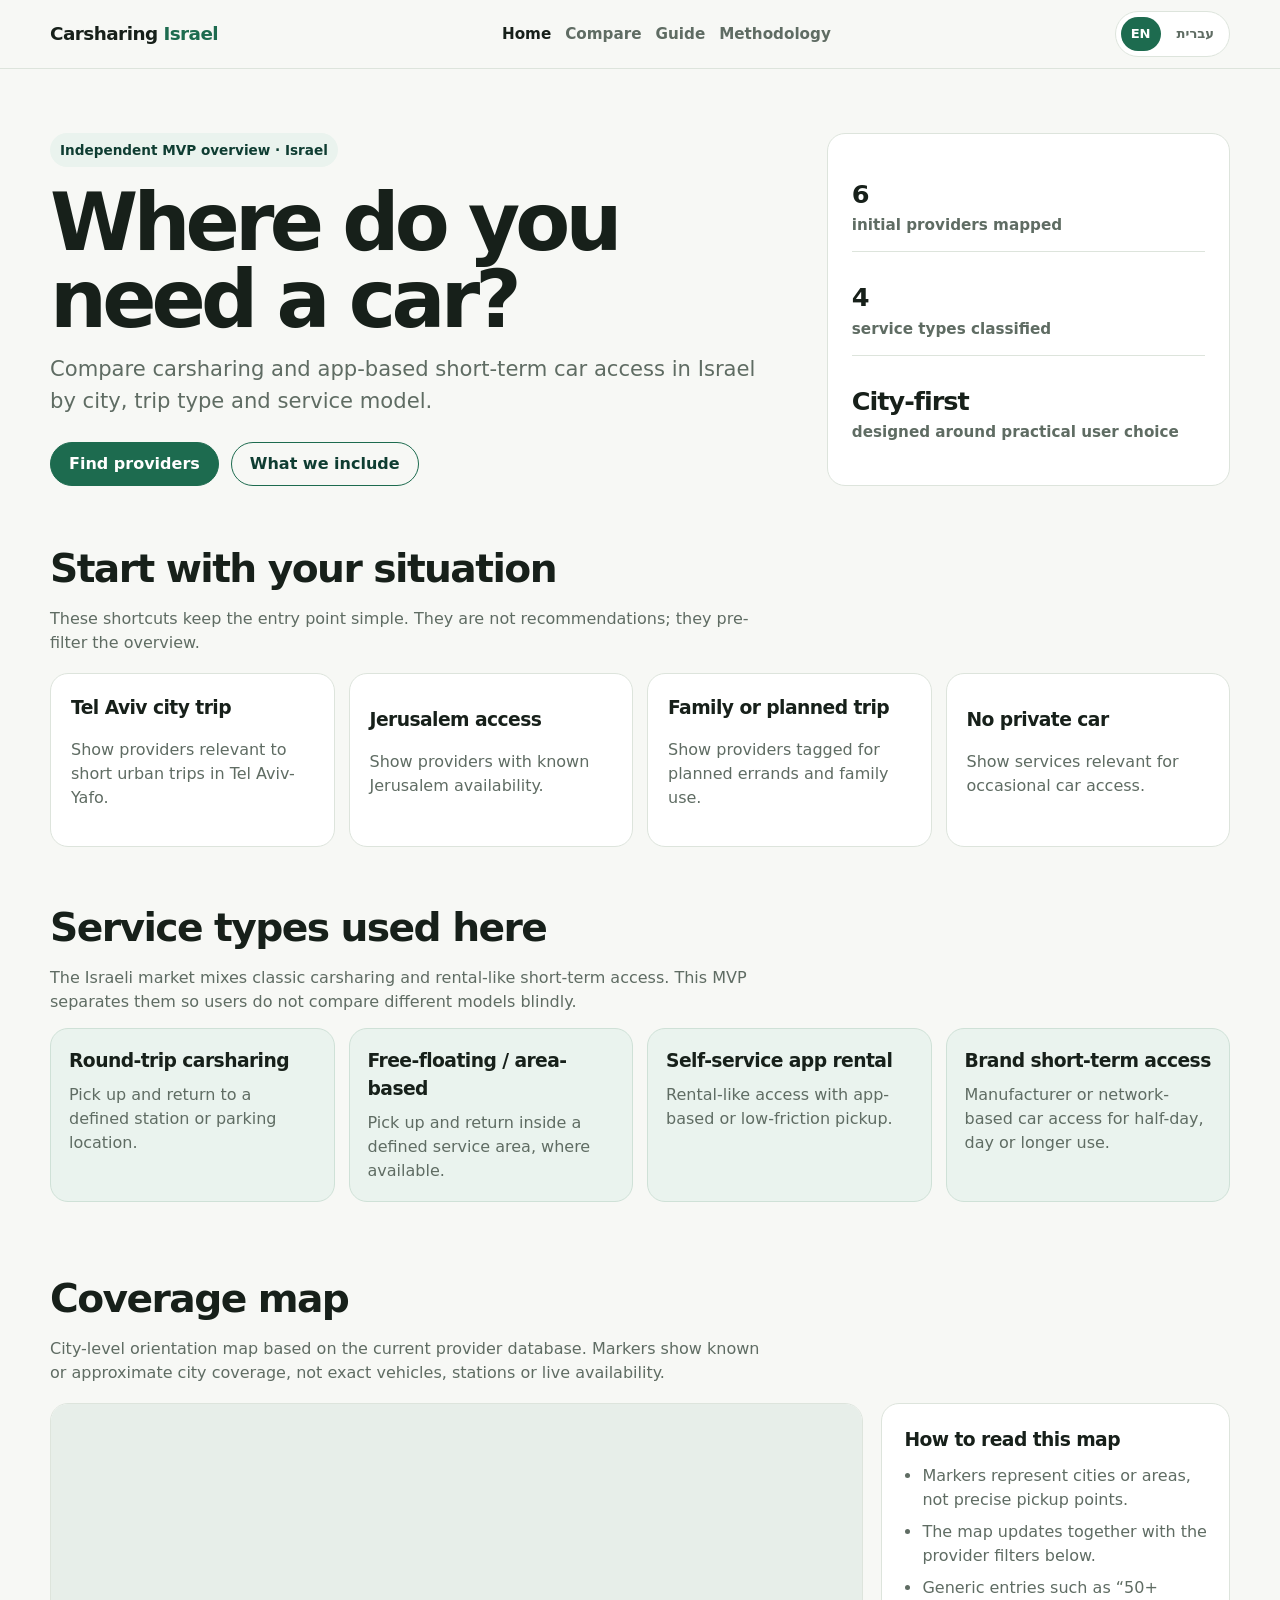
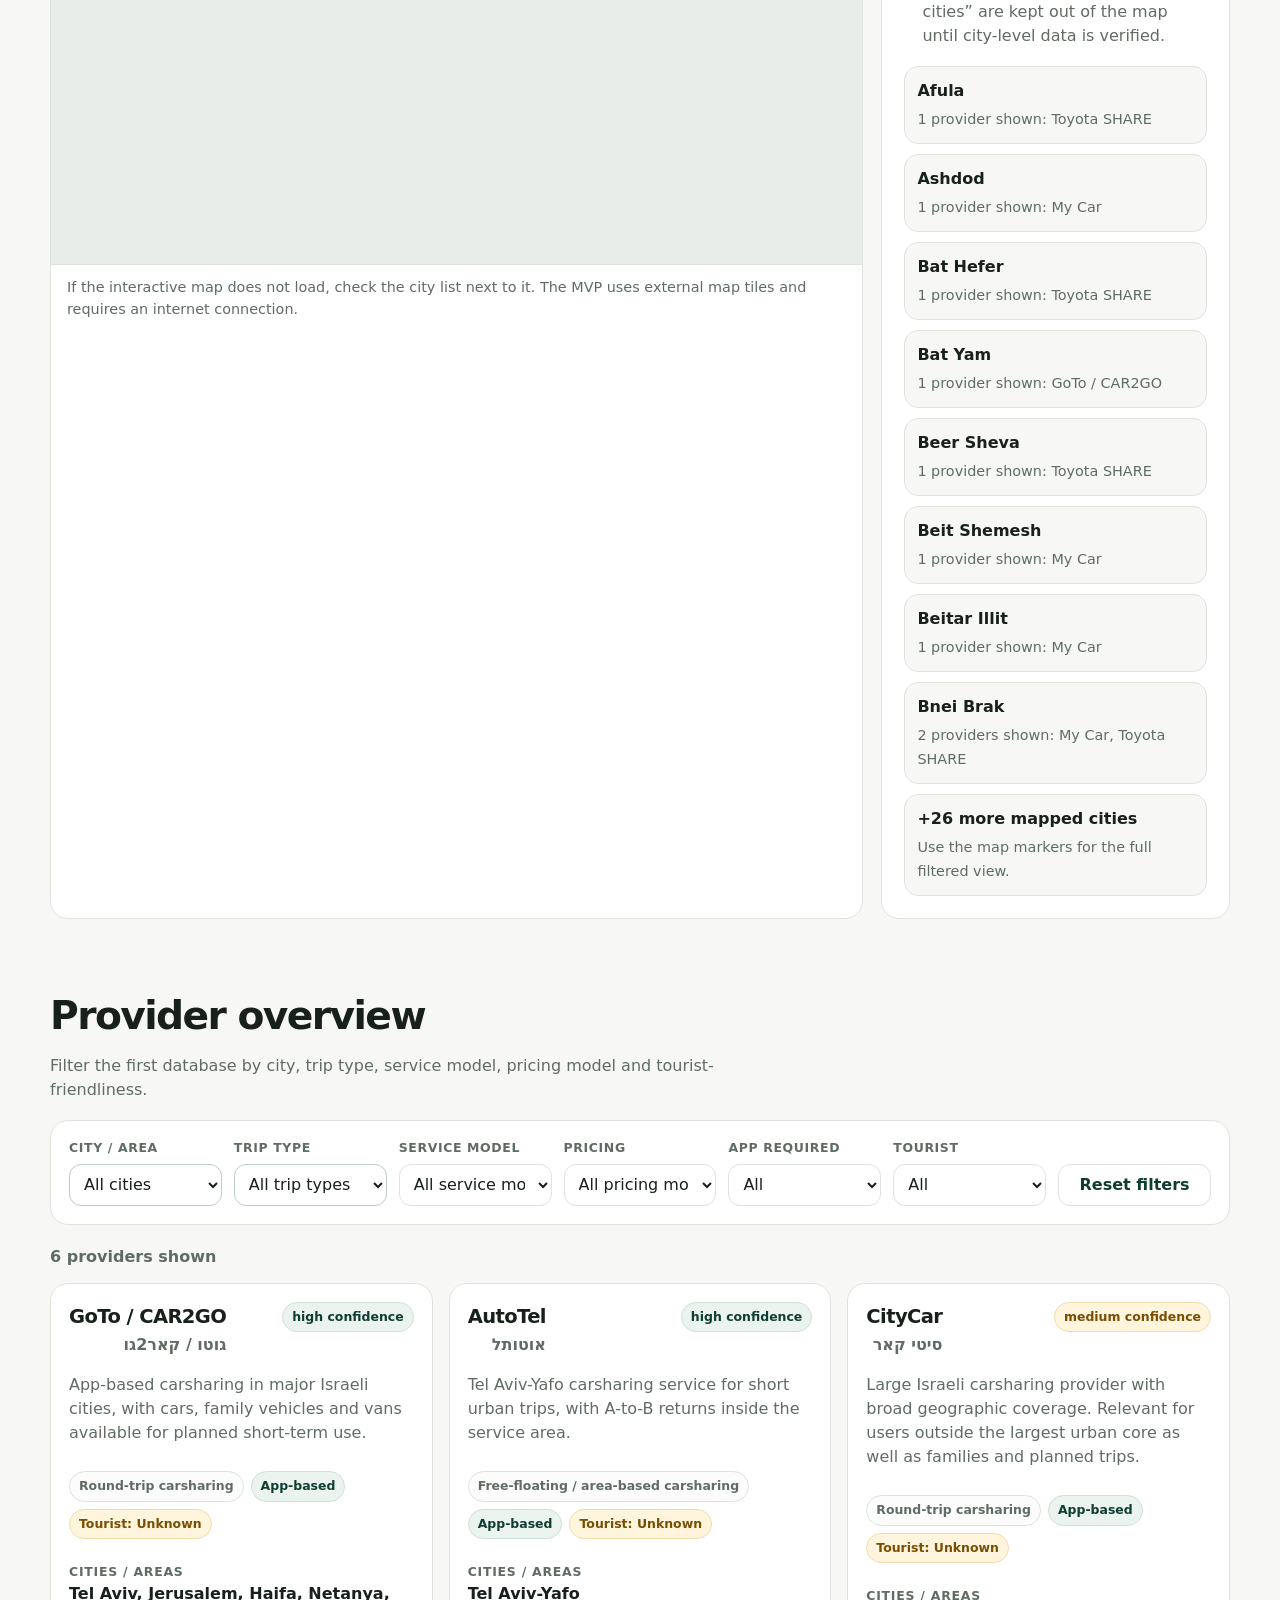
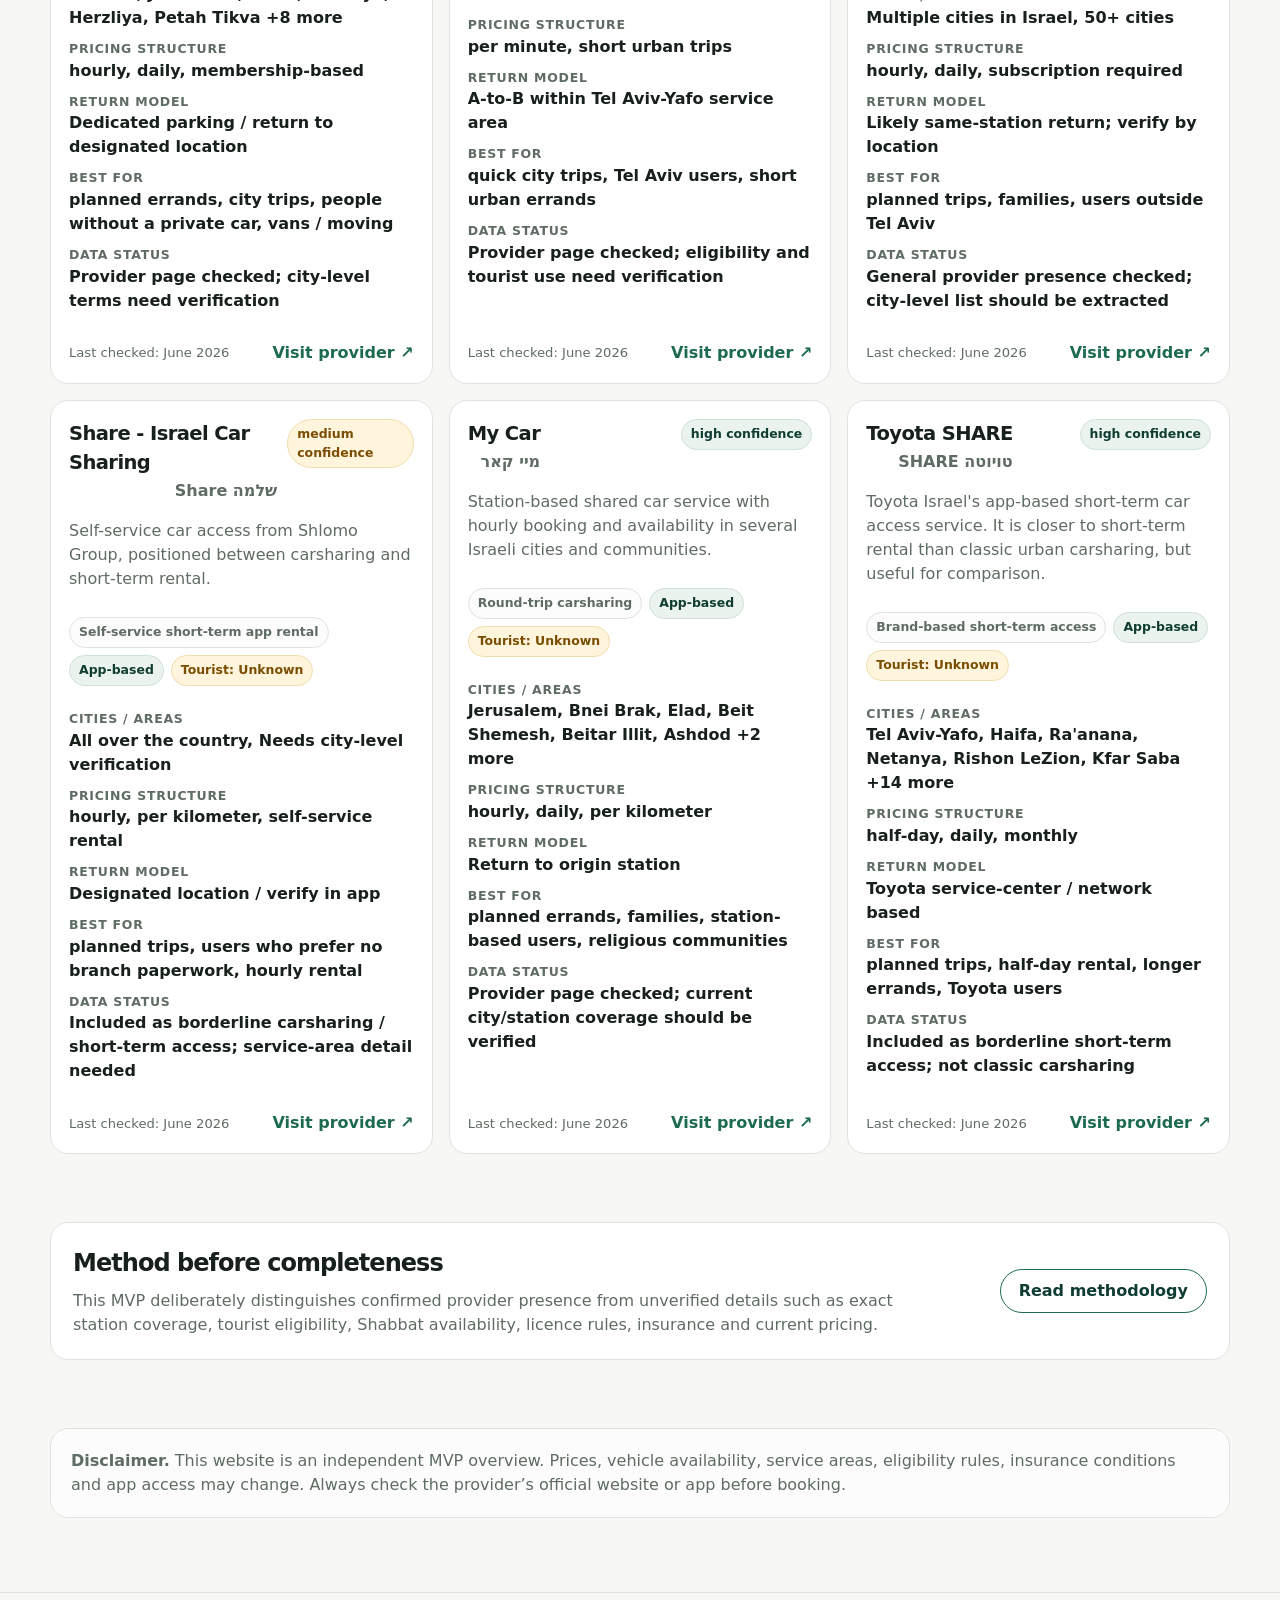
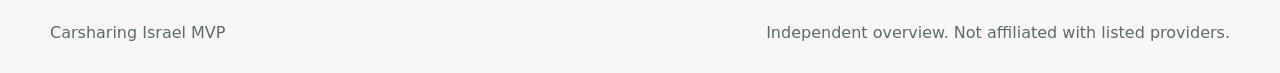
==== commit 7d35f8d8: "Fix Hebrew RTL layout and clean up language switcher - Remove "Language" label from switcher on all " ====
--- a/index.html
+++ b/index.html
@@ -24,7 +24,6 @@
         <a href="methodology.html" data-i18n="navMethodology">Methodology</a>
       </nav>
       <div class="language-switcher" aria-label="Language">
-        <span data-i18n="langLabel">Language</span>
         <button type="button" data-lang-button="en" aria-pressed="true">EN</button>
         <button type="button" data-lang-button="he" aria-pressed="false">עברית</button>
       </div>
--- a/css/styles.css
+++ b/css/styles.css
@@ -431,21 +431,9 @@
 html[dir="rtl"] body {
   font-family: Arial, "Noto Sans Hebrew", "Rubik", system-ui, sans-serif;
 }
-html[dir="rtl"] .nav,
-html[dir="rtl"] .footer-inner,
-html[dir="rtl"] .card-footer,
-html[dir="rtl"] .section-header,
-html[dir="rtl"] .methodology-callout,
-html[dir="rtl"] .card-top {
-  flex-direction: row-reverse;
-}
-html[dir="rtl"] .brand,
-html[dir="rtl"] .nav-links,
-html[dir="rtl"] .language-switcher,
-html[dir="rtl"] .provider-heading,
-html[dir="rtl"] .table-provider {
-  flex-direction: row-reverse;
-}
+/* RTL layout — direction:rtl on <html> already reverses flex row direction,
+   so we do NOT add row-reverse here (that would cancel out RTL). */
+html[dir="rtl"] .nav-links { justify-content: flex-start; }
 html[dir="rtl"] .choice-button { text-align: right; }
 html[dir="rtl"] th,
 html[dir="rtl"] td { text-align: right; }
@@ -455,9 +443,11 @@
 html[dir="rtl"] .leaflet-popup-content { direction: rtl; text-align: right; }
 html[dir="rtl"] .card-footer a,
 html[dir="rtl"] .table-link { direction: ltr; unicode-bidi: isolate; }
+html[dir="rtl"] .meta-item strong,
+html[dir="rtl"] .filter-field label { text-align: right; }
 
 @media (max-width: 620px) {
   .language-switcher { align-self: flex-start; }
   html[dir="rtl"] .nav { align-items: flex-end; }
-  html[dir="rtl"] .nav-links { justify-content: flex-end; }
-}
+  html[dir="rtl"] .nav-links { justify-content: flex-start; }
+}
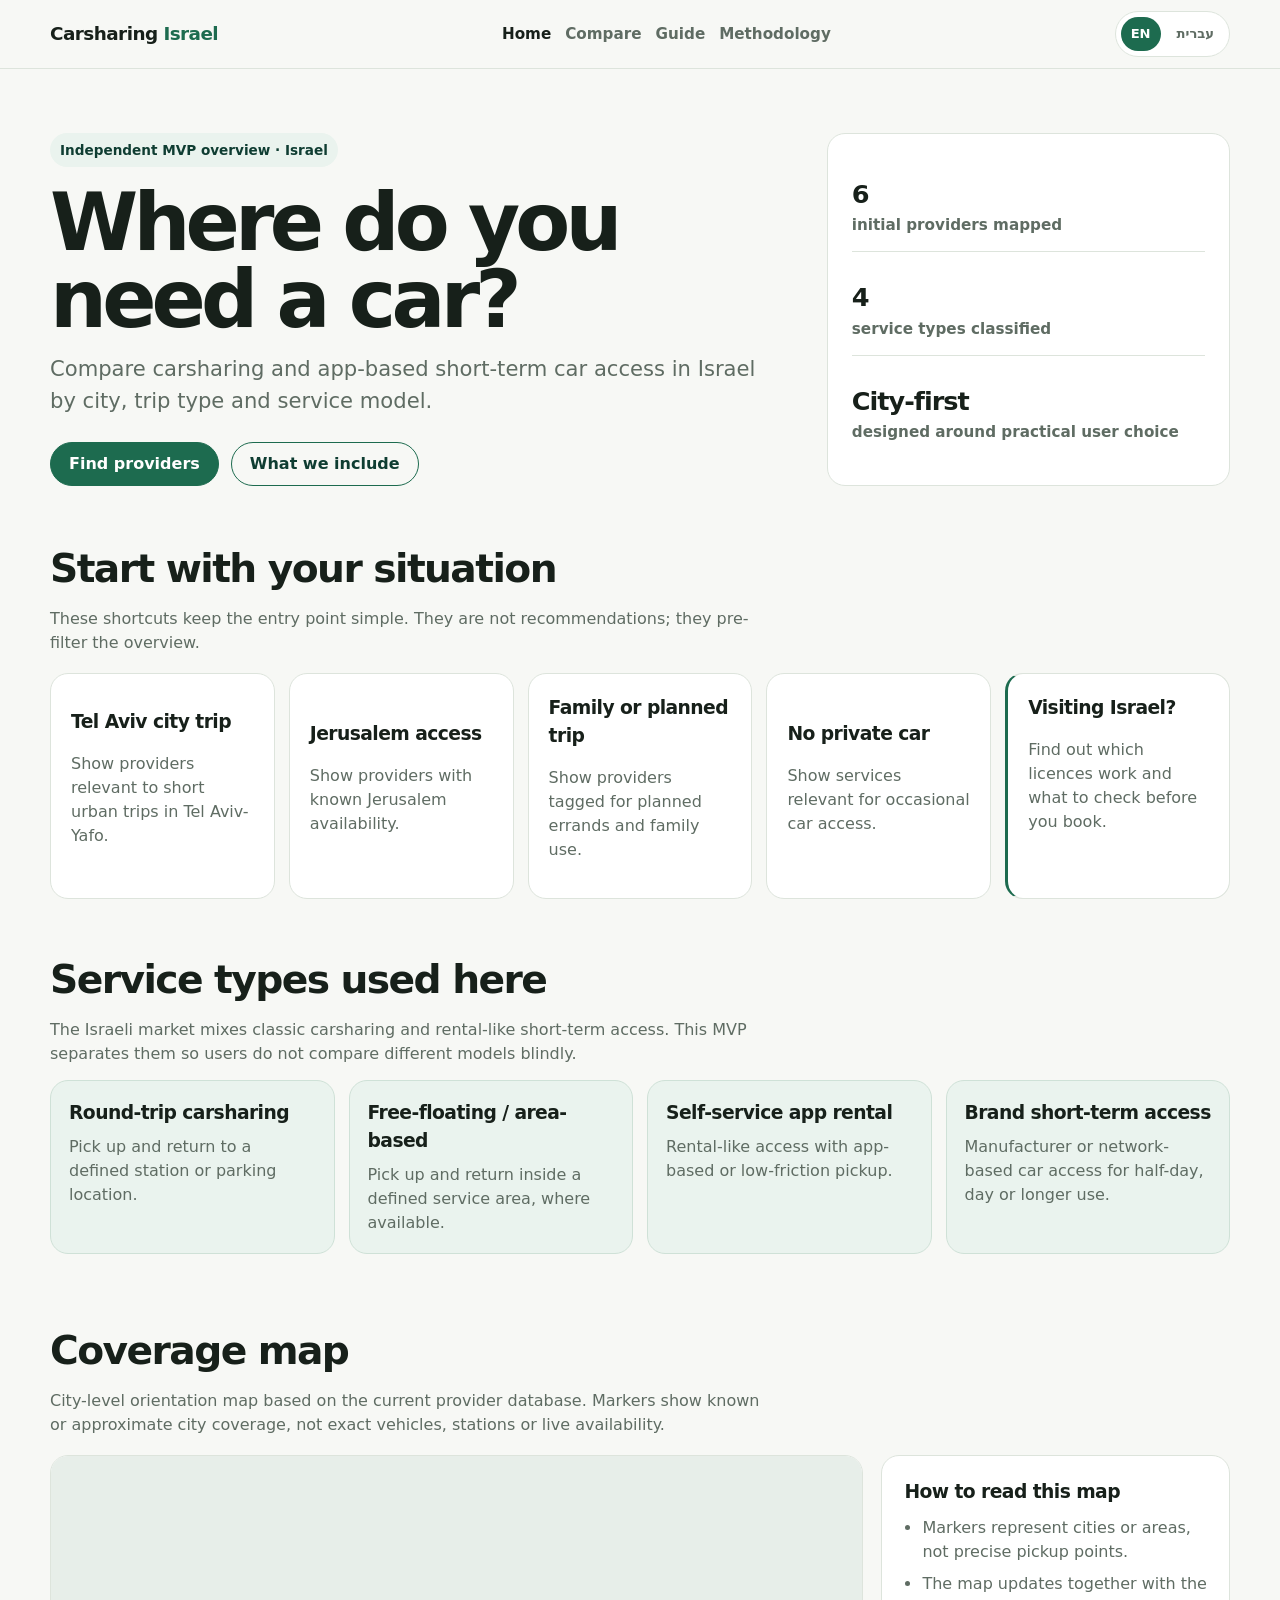
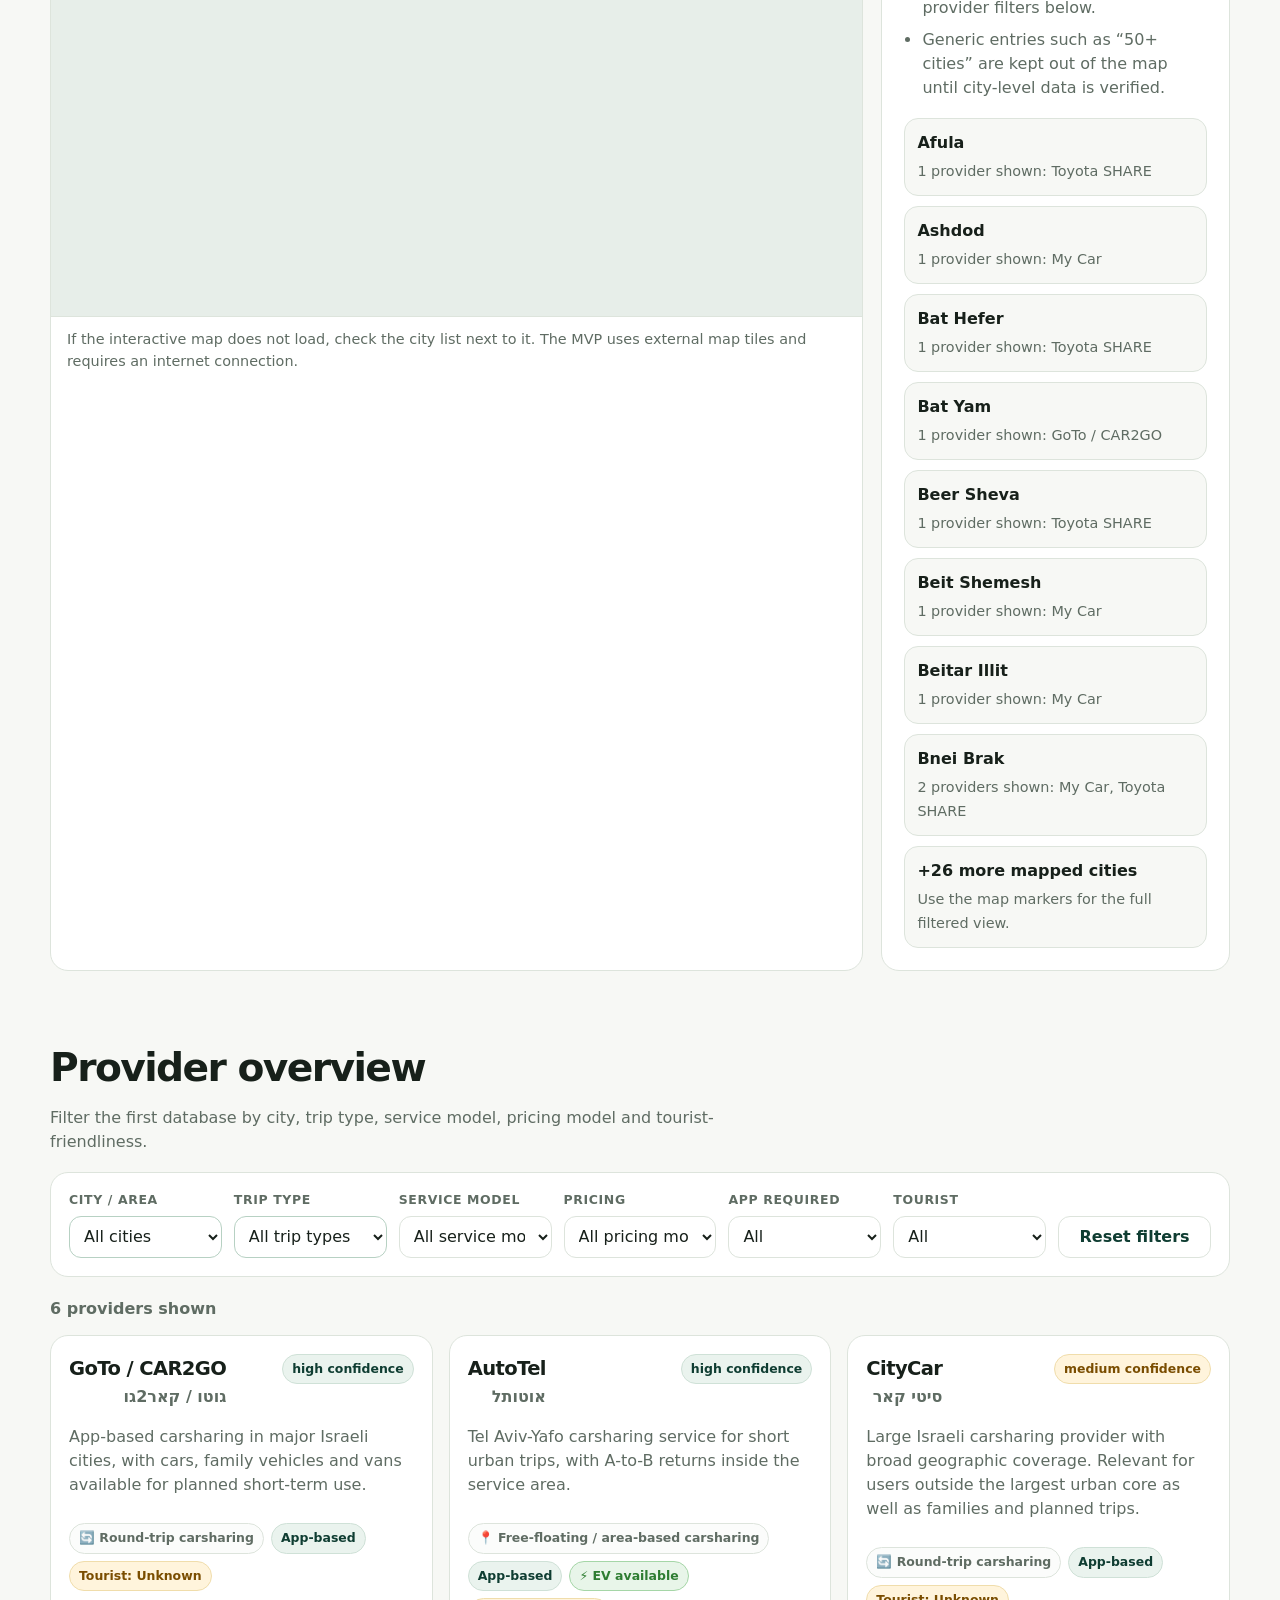
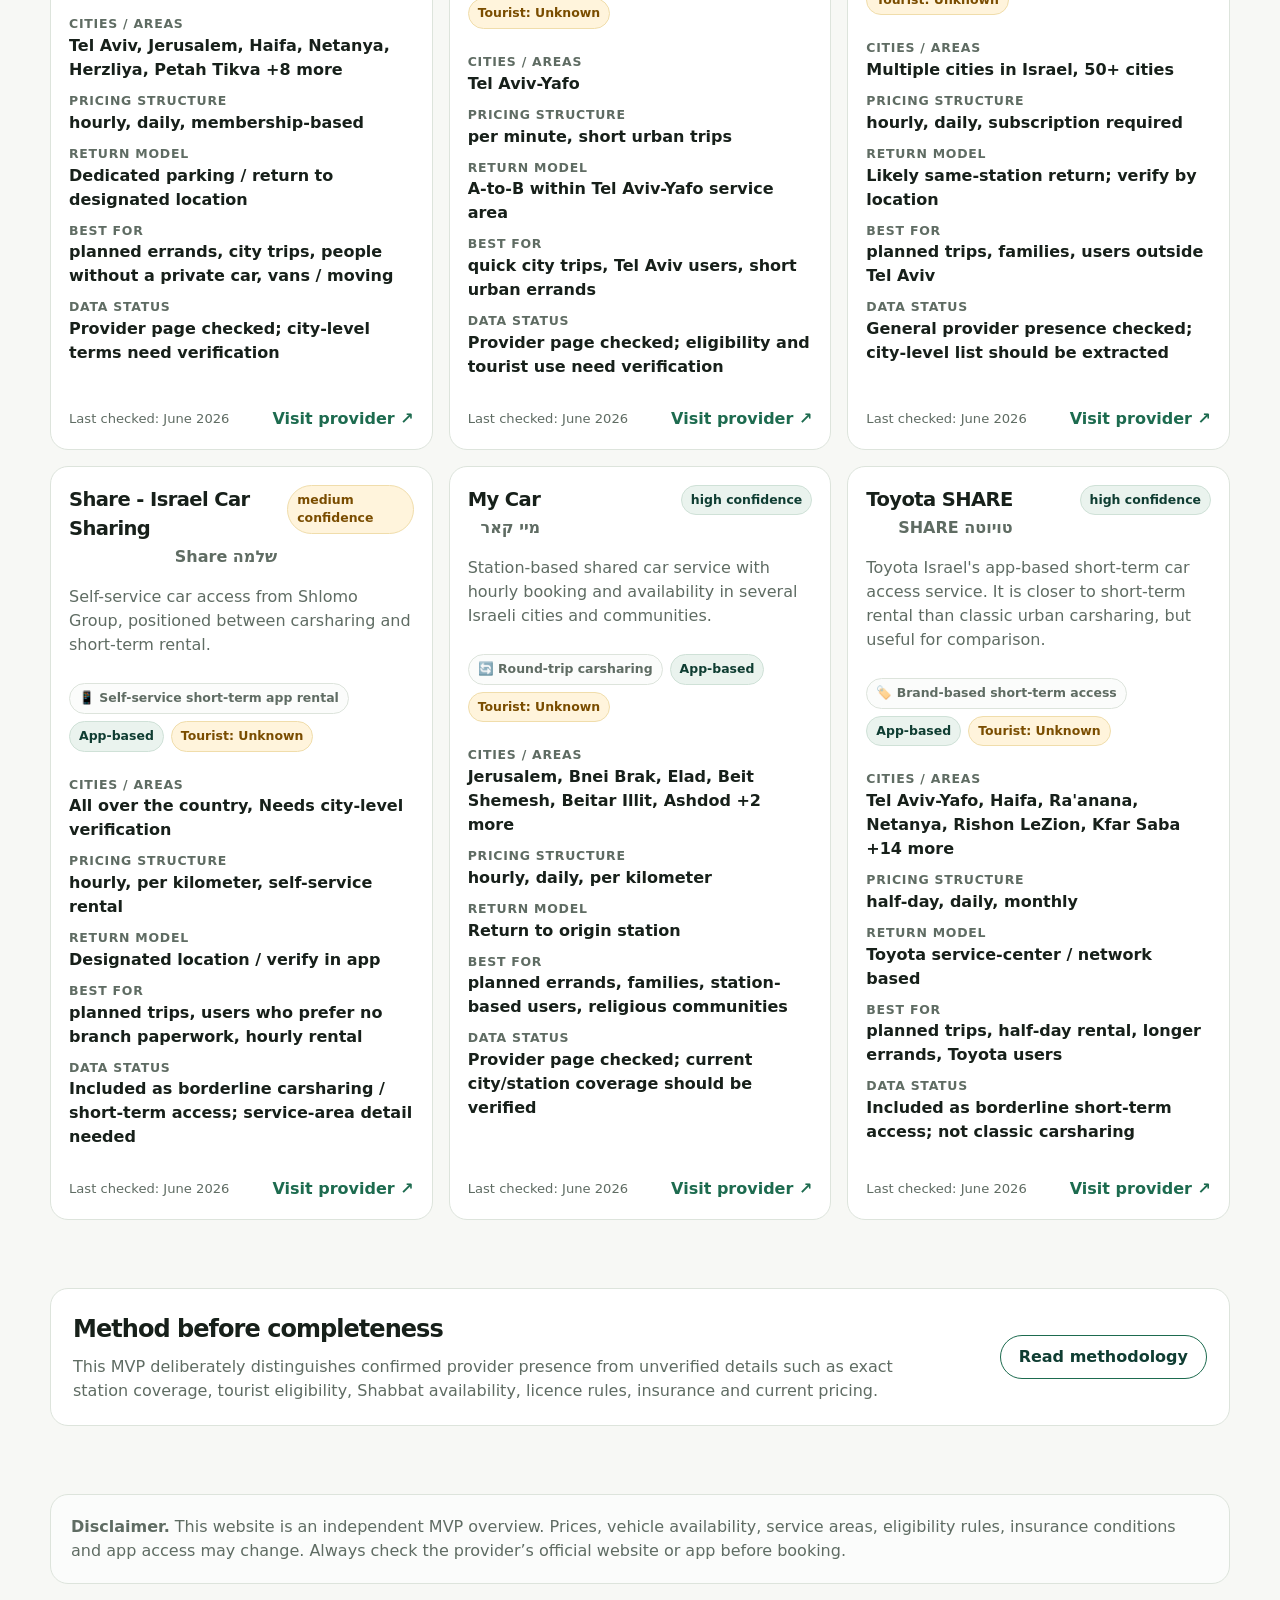
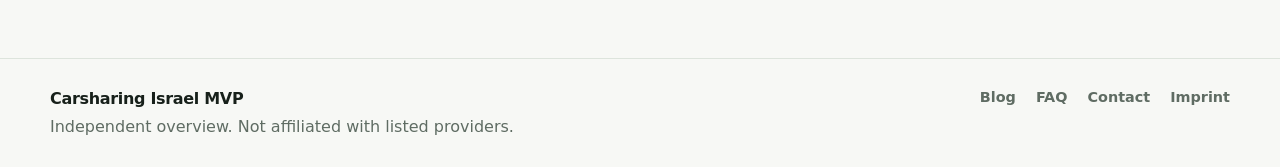
==== commit b192e404: "Add blog, FAQ, contact pages; EV badges, service icons, tourist section - New pages: blog.html, faq." ====
--- a/index.html
+++ b/index.html
@@ -13,6 +13,7 @@
   <link rel="stylesheet" href="css/styles.css">
 </head>
 <body>
+<div id="app">
   <a class="skip-link" href="#providers">Skip to providers</a>
   <header class="site-header">
     <div class="container nav">
@@ -34,9 +35,9 @@
     <section class="hero">
       <div class="container hero-grid">
         <div>
-          <span class="eyebrow" data-i18n="heroEyebrow">Independent MVP overview · Israel</span>
-          <h1 data-i18n="heroTitle">Where do you need a car?</h1>
-          <p class="lead" data-i18n="heroLead">Compare carsharing and app-based short-term car access in Israel by city, trip type and service model.</p>
+          <span class="eyebrow" data-i18n="heroEyebrow">Independent overview · Israel</span>
+          <h1 data-i18n="heroTitle">Find your car.<br>Skip the ownership.</h1>
+          <p class="lead" data-i18n="heroLead">Every carsharing service in Israel, compared by city, trip type, and cost model. If you drive under 10,000 km/year, carsharing likely makes more sense.</p>
           <div class="hero-actions">
             <a class="button primary" href="#providers" data-i18n="heroPrimary">Find providers</a>
             <a class="button secondary" href="methodology.html" data-i18n="heroSecondary">What we include</a>
@@ -58,7 +59,7 @@
             <p data-i18n="quickText">These shortcuts keep the entry point simple. They are not recommendations; they pre-filter the overview.</p>
           </div>
         </div>
-        <div class="choice-grid quick-choice-grid">
+        <div class="choice-grid quick-choice-grid five-col">
           <button class="choice-card choice-button" data-filter-city="Tel Aviv-Yafo" type="button">
             <h3 data-i18n="quickTelAvivTitle">Tel Aviv city trip</h3>
             <p data-i18n="quickTelAvivText">Show providers relevant to short urban trips in Tel Aviv-Yafo.</p>
@@ -75,6 +76,10 @@
             <h3 data-i18n="quickNoCarTitle">No private car</h3>
             <p data-i18n="quickNoCarText">Show services relevant for occasional car access.</p>
           </button>
+          <a class="choice-card choice-link" href="guide.html#tourist">
+            <h3 data-i18n="quickTouristTitle">Visiting Israel?</h3>
+            <p data-i18n="quickTouristText">Find out which licences work and what to check before you book.</p>
+          </a>
         </div>
       </div>
     </section>
@@ -185,11 +190,20 @@
   </main>
 
   <footer class="site-footer">
-    <div class="container footer-inner">
-      <span data-i18n="footerName">Carsharing Israel MVP</span>
-      <span data-i18n="footerNote">Independent overview. Not affiliated with listed providers.</span>
+    <div class="container footer-grid">
+      <div class="footer-brand">
+        <strong data-i18n="footerName">Carsharing Israel</strong>
+        <span data-i18n="footerNote">Independent overview. Not affiliated with listed providers.</span>
+      </div>
+      <nav class="footer-links" aria-label="Footer navigation">
+        <a href="blog.html" data-i18n="footerBlog">Blog</a>
+        <a href="faq.html" data-i18n="footerFaq">FAQ</a>
+        <a href="contact.html" data-i18n="footerContact">Contact</a>
+        <a href="methodology.html" data-i18n="footerImprint">Imprint</a>
+      </nav>
     </div>
   </footer>
+</div><!-- #app -->
   <script src="js/providers.js"></script>
   <script src="js/i18n.js"></script>
   <script src="https://unpkg.com/leaflet@1.9.4/dist/leaflet.js"></script>
--- a/css/styles.css
+++ b/css/styles.css
@@ -14,8 +14,11 @@
 }
 
 * { box-sizing: border-box; }
+/* clip prevents Leaflet/RTL horizontal overflow from shifting the scroll origin */
+html { overflow-x: clip; }
 body {
   margin: 0;
+  overflow-x: hidden;
   font-family: Inter, ui-sans-serif, system-ui, -apple-system, BlinkMacSystemFont, "Segoe UI", sans-serif;
   background: var(--bg);
   color: var(--ink);
@@ -301,15 +304,28 @@
 }
 @media (max-width: 620px) {
   .container { width: min(var(--max), calc(100% - 22px)); }
-  .nav { align-items: flex-start; flex-direction: column; padding: 14px 0; }
-  .nav-links { justify-content: flex-start; }
-  .hero { padding-top: 38px; }
-  .filters, .provider-grid, .choice-grid, .taxonomy-grid { grid-template-columns: 1fr; }
+  /* compact sticky nav: brand + switcher on one row, links below */
+  .nav { padding: 10px 0; gap: 8px; flex-wrap: wrap; }
+  .brand { font-size: 1rem; }
+  .nav-links { order: 3; width: 100%; justify-content: flex-start; gap: 10px; }
+  .nav-links a { font-size: .88rem; }
+  .language-switcher { margin-left: auto; }
+  .hero { padding-top: 28px; }
+  h1 { font-size: clamp(1.9rem, 9vw, 3rem); }
+  /* hide taxonomy strip on mobile — too much info density */
+  .taxonomy-strip { display: none; }
+  /* 2-col filters instead of 1 — less scrolling */
+  .filters { grid-template-columns: repeat(2, minmax(0, 1fr)); gap: 8px; padding: 12px; }
+  .provider-grid { grid-template-columns: 1fr; }
+  .choice-grid { grid-template-columns: repeat(2, minmax(0, 1fr)); }
   .section-header { display: block; }
   .methodology-callout { display: block; }
   .methodology-callout .button { margin-top: 16px; }
   .card-footer { display: block; }
   .card-footer a { display: inline-block; margin-top: 8px; }
+  /* reduce card padding on mobile */
+  .provider-card { padding: 14px; }
+  .stat-panel { padding: 16px; }
 }
 
 .map-layout {
@@ -329,6 +345,9 @@
   width: 100%;
   min-height: 460px;
   background: #e7eee9;
+  /* Leaflet positions tiles absolutely; force LTR so tiles don't escape in RTL mode */
+  direction: ltr;
+  overflow: hidden;
 }
 .map-fallback {
   margin: 0;
@@ -428,26 +447,111 @@
   height: 32px;
   border-radius: 9px;
 }
-html[dir="rtl"] body {
+#app[dir="rtl"] {
   font-family: Arial, "Noto Sans Hebrew", "Rubik", system-ui, sans-serif;
 }
-/* RTL layout — direction:rtl on <html> already reverses flex row direction,
+/* RTL layout — dir="rtl" on #app already reverses flex row direction,
    so we do NOT add row-reverse here (that would cancel out RTL). */
-html[dir="rtl"] .nav-links { justify-content: flex-start; }
-html[dir="rtl"] .choice-button { text-align: right; }
-html[dir="rtl"] th,
-html[dir="rtl"] td { text-align: right; }
-html[dir="rtl"] .map-panel ul,
-html[dir="rtl"] .guide-card ul { padding-left: 0; padding-right: 18px; }
-html[dir="rtl"] h1 { letter-spacing: -.04em; }
-html[dir="rtl"] .leaflet-popup-content { direction: rtl; text-align: right; }
-html[dir="rtl"] .card-footer a,
-html[dir="rtl"] .table-link { direction: ltr; unicode-bidi: isolate; }
-html[dir="rtl"] .meta-item strong,
-html[dir="rtl"] .filter-field label { text-align: right; }
+#app[dir="rtl"] .nav-links { justify-content: flex-start; }
+#app[dir="rtl"] .choice-button { text-align: right; }
+#app[dir="rtl"] th,
+#app[dir="rtl"] td { text-align: right; }
+#app[dir="rtl"] .map-panel ul,
+#app[dir="rtl"] .guide-card ul { padding-left: 0; padding-right: 18px; }
+#app[dir="rtl"] h1 { letter-spacing: -.04em; }
+#app[dir="rtl"] .leaflet-popup-content { direction: rtl; text-align: right; }
+#app[dir="rtl"] .card-footer a,
+#app[dir="rtl"] .table-link { direction: ltr; unicode-bidi: isolate; }
+#app[dir="rtl"] .meta-item strong,
+#app[dir="rtl"] .filter-field label { text-align: right; }
 
 @media (max-width: 620px) {
-  .language-switcher { align-self: flex-start; }
-  html[dir="rtl"] .nav { align-items: flex-end; }
-  html[dir="rtl"] .nav-links { justify-content: flex-start; }
-}
+  .language-switcher { align-self: center; }
+  #app[dir="rtl"] .language-switcher { margin-left: 0; margin-right: auto; }
+  #app[dir="rtl"] .nav-links { justify-content: flex-start; }
+}
+
+/* ── EV badge ──────────────────────────────────────────────────────────── */
+.badge.ev {
+  background: #e8f5e9;
+  color: #2e7d32;
+  border-color: #a5d6a7;
+}
+
+/* ── Tourist quick-start link card ─────────────────────────────────────── */
+.choice-link {
+  text-decoration: none;
+  display: block;
+  text-align: left;
+  color: inherit;
+  border-left: 3px solid var(--accent);
+}
+.choice-link:hover, .choice-link:focus-visible {
+  border-color: var(--accent);
+  background: var(--soft);
+  outline: none;
+}
+
+/* ── 5-column quick-start grid on large screens ─────────────────────────── */
+@media (min-width: 921px) {
+  .five-col { grid-template-columns: repeat(5, minmax(0, 1fr)); }
+}
+
+/* ── Footer grid ────────────────────────────────────────────────────────── */
+.footer-grid {
+  display: flex;
+  justify-content: space-between;
+  align-items: flex-start;
+  gap: 24px;
+  flex-wrap: wrap;
+}
+.footer-brand {
+  display: flex;
+  flex-direction: column;
+  gap: 4px;
+}
+.footer-brand strong { color: var(--ink); font-size: 1rem; letter-spacing: -.02em; }
+.footer-links {
+  display: flex;
+  gap: 20px;
+  flex-wrap: wrap;
+  align-items: center;
+}
+.footer-links a {
+  color: var(--muted);
+  text-decoration: none;
+  font-weight: 650;
+  font-size: .9rem;
+}
+.footer-links a:hover { color: var(--ink); }
+
+/* ── Blog / FAQ page styles ─────────────────────────────────────────────── */
+.blog-grid { display: grid; grid-template-columns: repeat(2, minmax(0, 1fr)); gap: 20px; }
+.blog-card {
+  background: var(--panel);
+  border: 1px solid var(--line);
+  border-radius: var(--radius);
+  padding: 24px;
+  text-decoration: none;
+  color: inherit;
+  display: flex;
+  flex-direction: column;
+  gap: 10px;
+}
+.blog-card:hover { border-color: var(--accent); }
+.blog-card h2 { margin: 0; font-size: 1.25rem; letter-spacing: -.03em; }
+.blog-card p { margin: 0; color: var(--muted); }
+.blog-tag { display: inline-block; background: var(--soft); color: var(--accent-2); border-radius: 999px; padding: 4px 10px; font-size: .78rem; font-weight: 750; }
+.faq-list { display: grid; gap: 12px; }
+.faq-item {
+  background: var(--panel);
+  border: 1px solid var(--line);
+  border-radius: var(--radius);
+  padding: 20px;
+}
+.faq-item h3 { margin: 0 0 8px; font-size: 1rem; letter-spacing: -.02em; }
+.faq-item p { margin: 0; color: var(--muted); }
+
+@media (max-width: 920px) {
+  .blog-grid { grid-template-columns: 1fr; }
+}
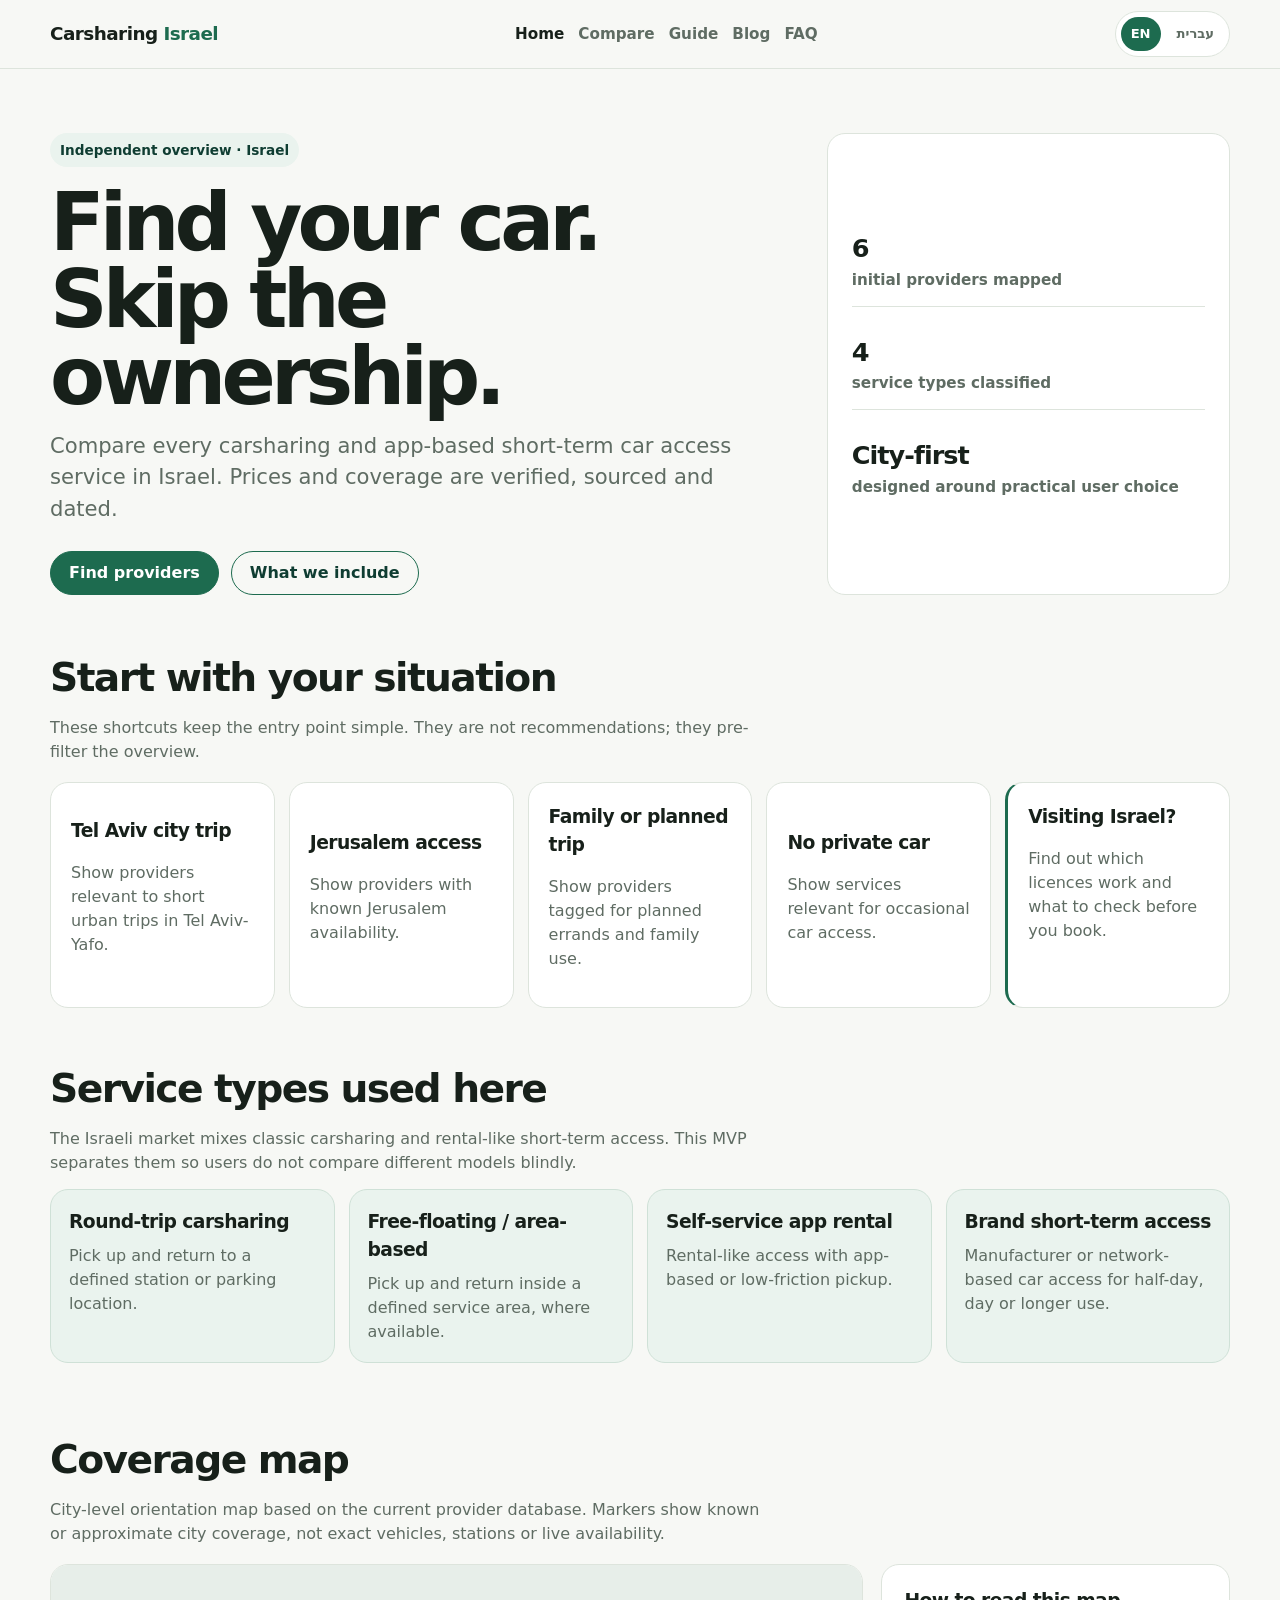
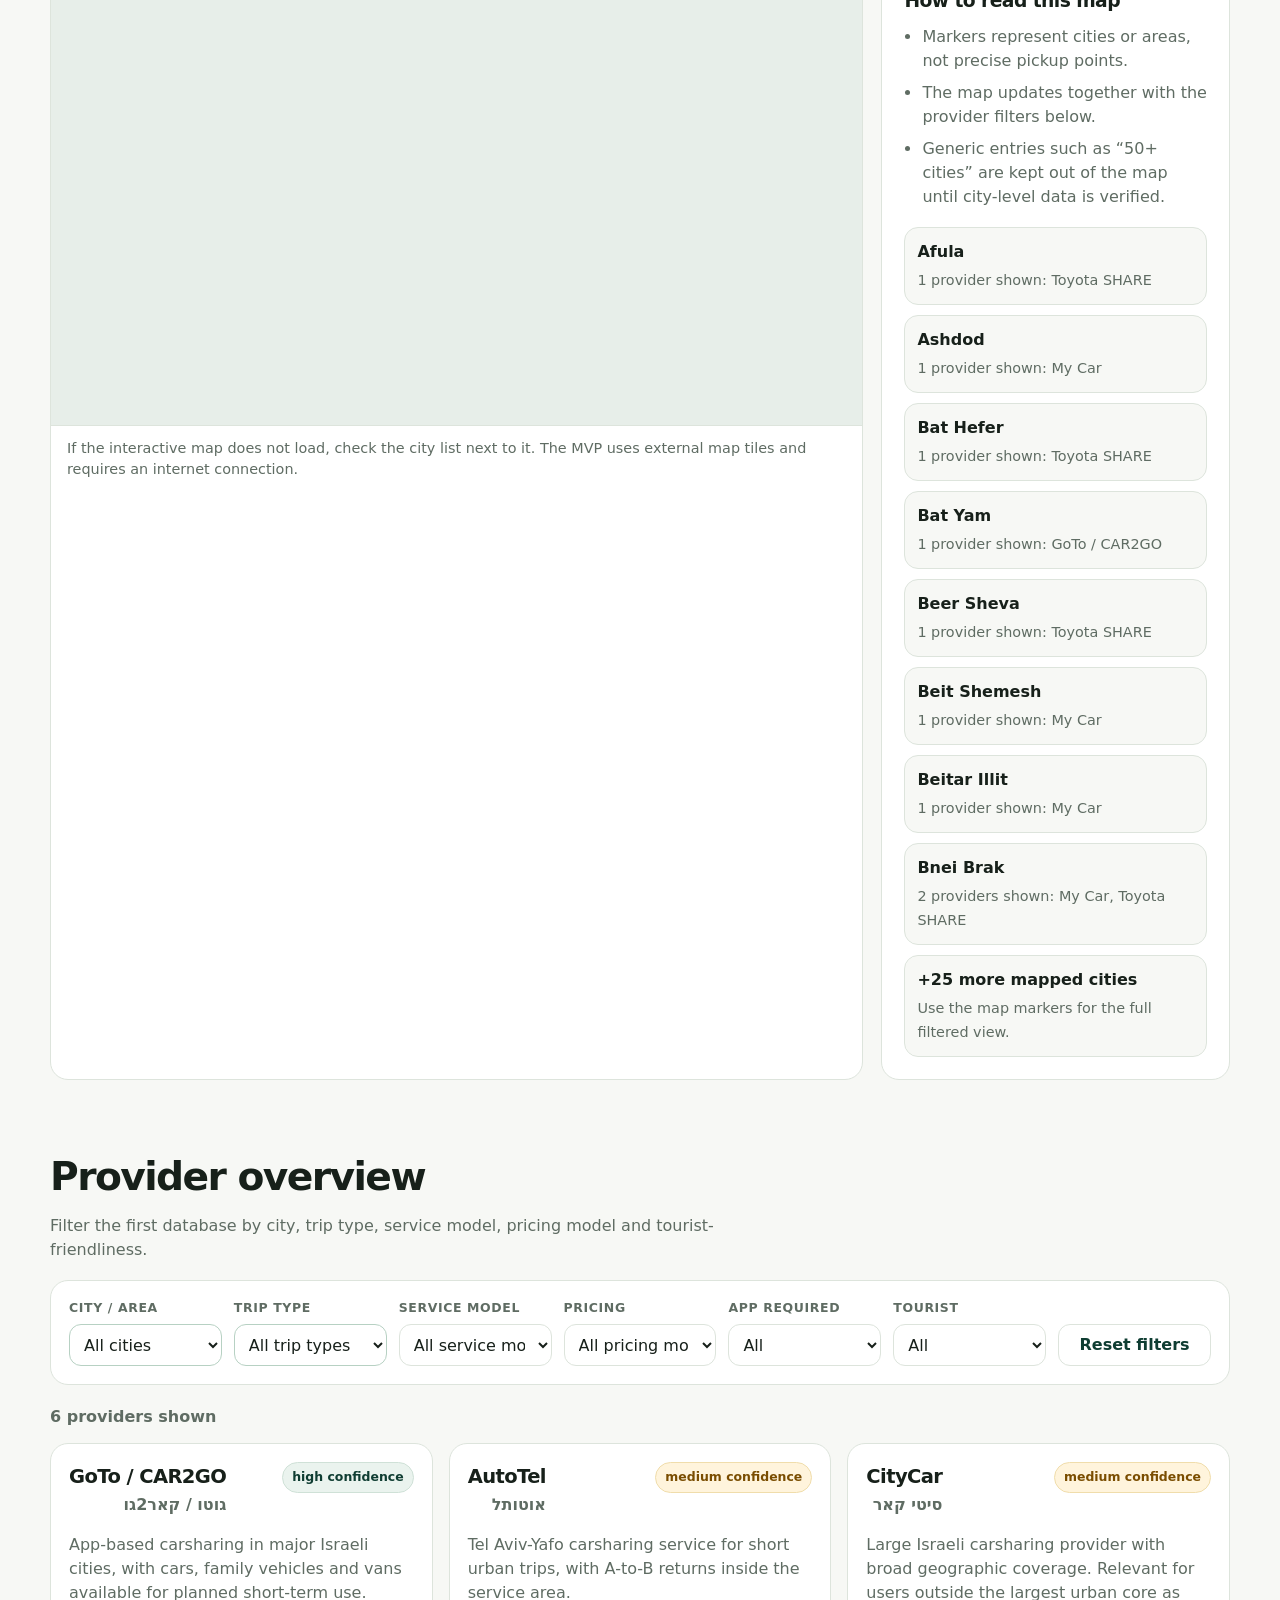
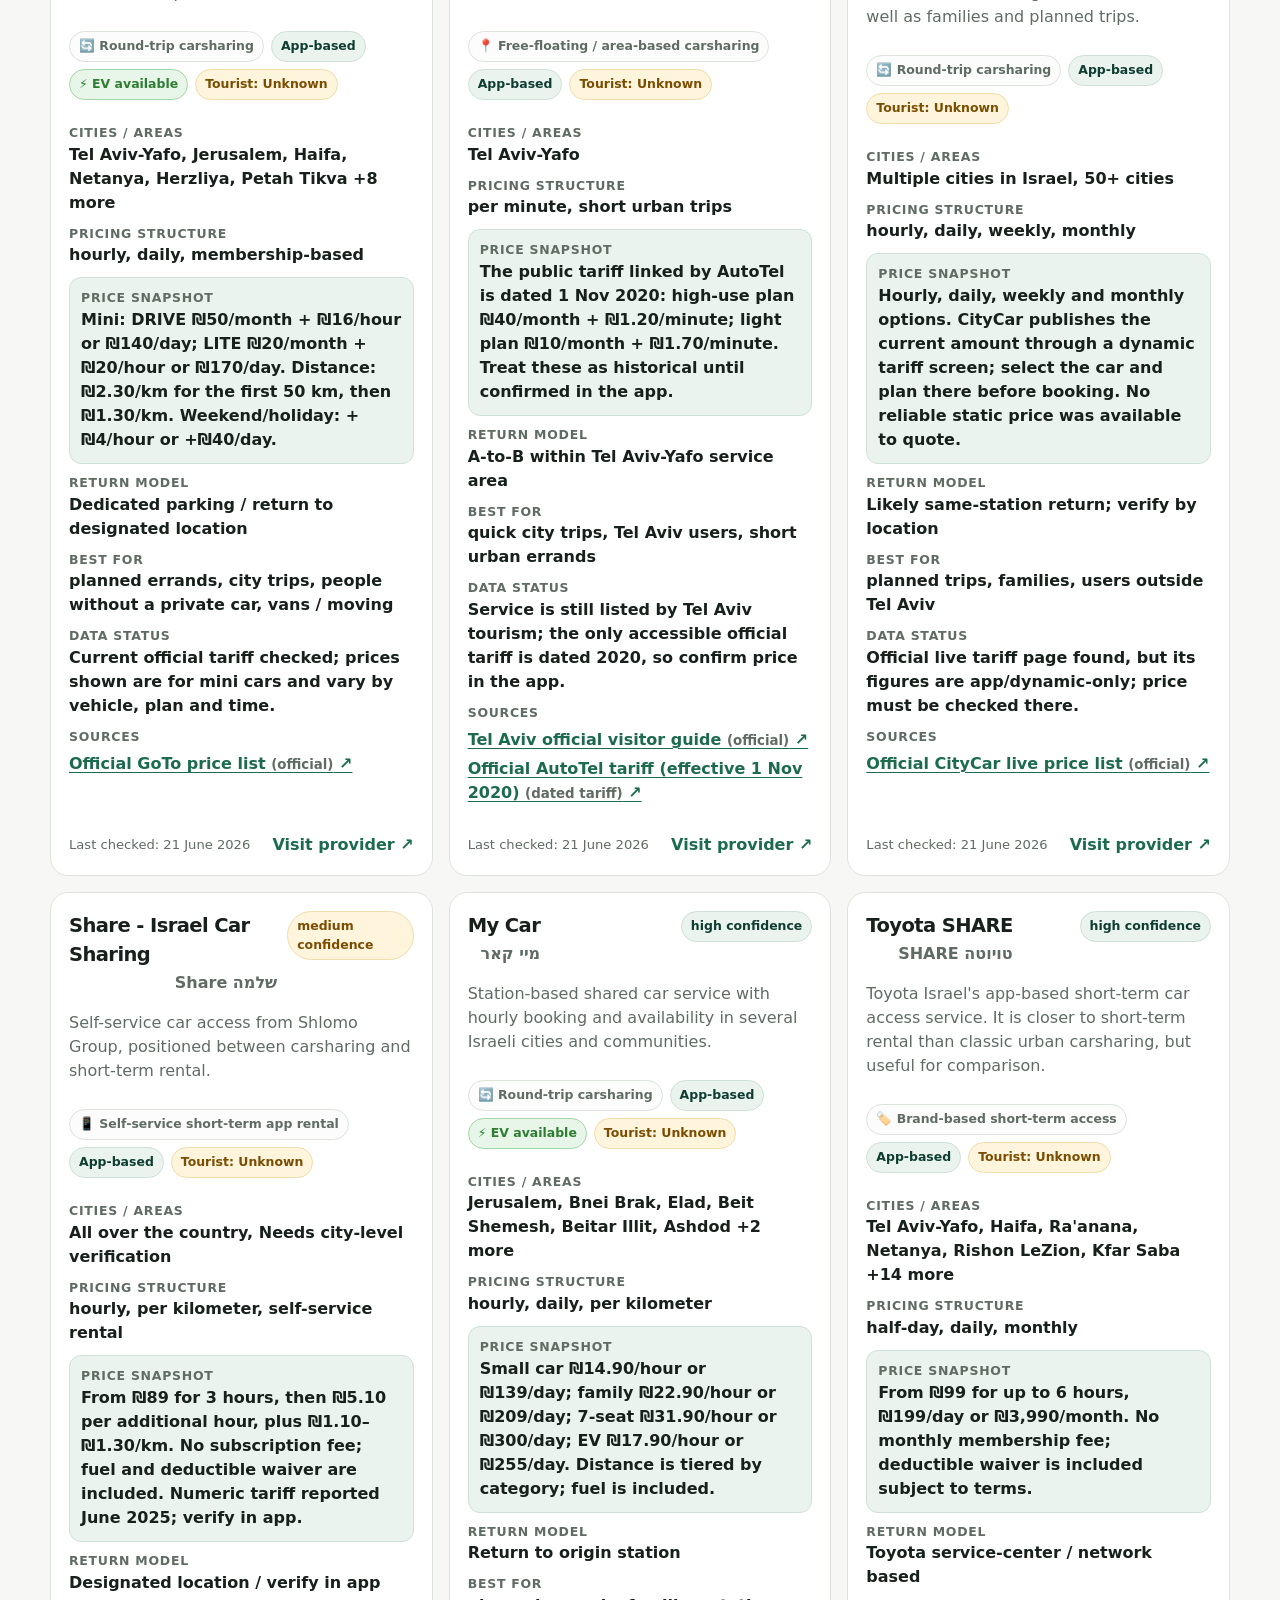
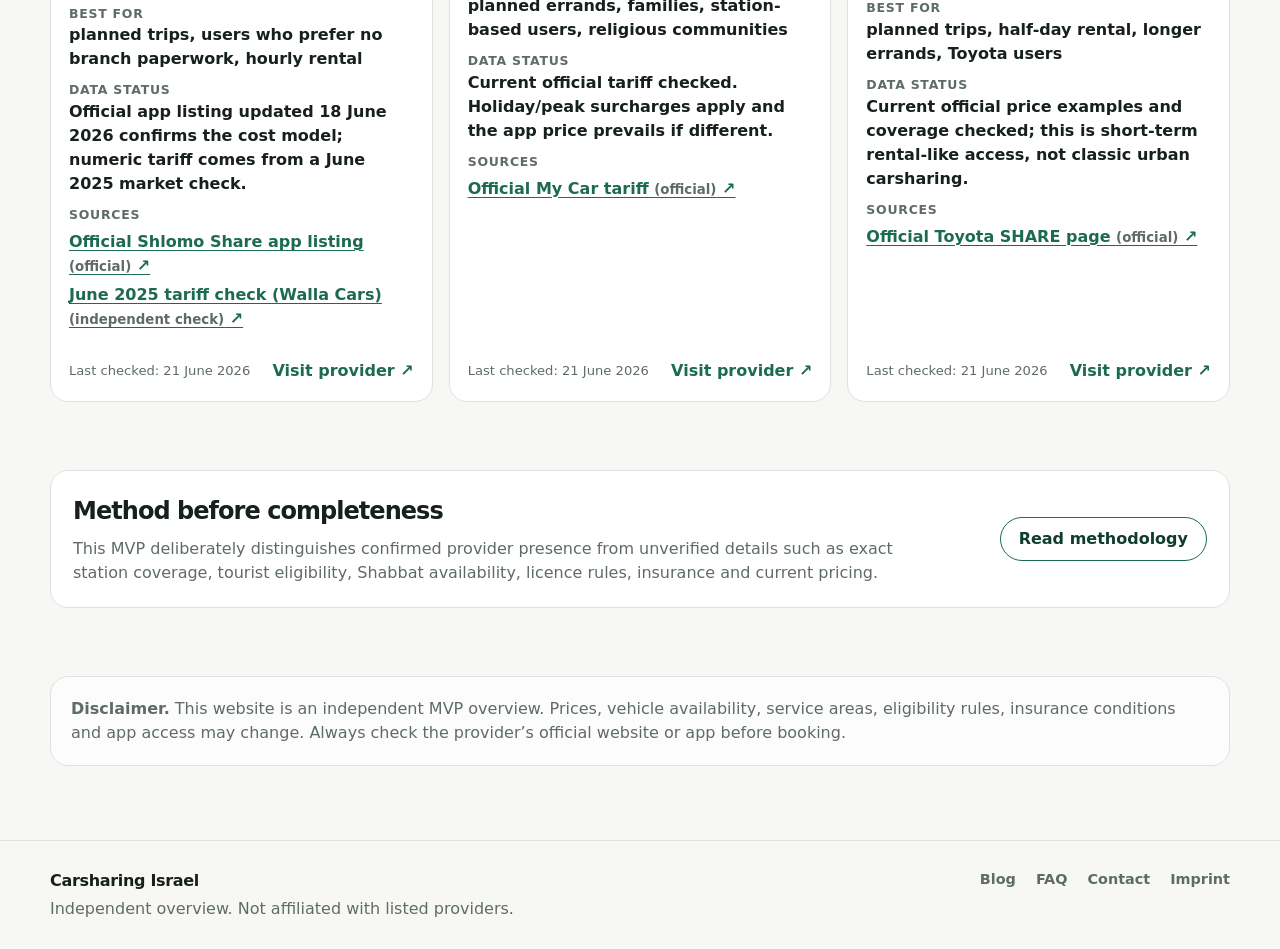
==== commit 3754f235: "Add sources, real pricing data, and content updates - providers.js: full sources array, lastChecked " ====
--- a/index.html
+++ b/index.html
@@ -11,6 +11,14 @@
   <title data-i18n-title="homepageTitle">Carsharing Israel | Find shared car options by city</title>
   <link rel="stylesheet" href="https://unpkg.com/leaflet@1.9.4/dist/leaflet.css">
   <link rel="stylesheet" href="css/styles.css">
+  <!-- Google Analytics — replace G-XXXXXXXXXX with your property ID -->
+  <script async src="https://www.googletagmanager.com/gtag/js?id=G-XXXXXXXXXX"></script>
+  <script>
+    window.dataLayer = window.dataLayer || [];
+    function gtag(){dataLayer.push(arguments);}
+    gtag('js', new Date());
+    gtag('config', 'G-XXXXXXXXXX');
+  </script>
 </head>
 <body>
 <div id="app">
@@ -22,7 +30,8 @@
         <a href="index.html" aria-current="page" data-i18n="navHome">Home</a>
         <a href="compare.html" data-i18n="navCompare">Compare</a>
         <a href="guide.html" data-i18n="navGuide">Guide</a>
-        <a href="methodology.html" data-i18n="navMethodology">Methodology</a>
+        <a href="blog.html" data-i18n="navBlog">Blog</a>
+        <a href="faq.html" data-i18n="navFaq">FAQ</a>
       </nav>
       <div class="language-switcher" aria-label="Language">
         <button type="button" data-lang-button="en" aria-pressed="true">EN</button>
@@ -36,8 +45,8 @@
       <div class="container hero-grid">
         <div>
           <span class="eyebrow" data-i18n="heroEyebrow">Independent overview · Israel</span>
-          <h1 data-i18n="heroTitle">Find your car.<br>Skip the ownership.</h1>
-          <p class="lead" data-i18n="heroLead">Every carsharing service in Israel, compared by city, trip type, and cost model. If you drive under 10,000 km/year, carsharing likely makes more sense.</p>
+          <h1 data-i18n-html="heroTitle">Find your car.<br>Skip the ownership.</h1>
+          <p class="lead" data-i18n="heroLead">Compare carsharing and app-based short-term car access in Israel by city, trip type and service model.</p>
           <div class="hero-actions">
             <a class="button primary" href="#providers" data-i18n="heroPrimary">Find providers</a>
             <a class="button secondary" href="methodology.html" data-i18n="heroSecondary">What we include</a>
--- a/css/styles.css
+++ b/css/styles.css
@@ -194,6 +194,22 @@
 .meta-list { display: grid; gap: 10px; margin: 14px 0; }
 .meta-item strong { display: block; font-size: .78rem; text-transform: uppercase; color: var(--muted); letter-spacing: .06em; }
 .meta-item span { font-weight: 650; }
+.price-snapshot {
+  border: 1px solid #cfe1d7;
+  border-radius: 12px;
+  background: var(--soft);
+  padding: 11px;
+}
+.price-snapshot span { display: block; line-height: 1.5; }
+.source-list { display: grid; gap: 5px; }
+.source-link {
+  color: var(--accent);
+  font-weight: 750;
+  text-decoration: underline;
+  text-decoration-thickness: 1px;
+  text-underline-offset: 3px;
+}
+.source-link small { color: var(--muted); font-weight: 650; }
 .card-footer { margin-top: auto; padding-top: 14px; display: flex; justify-content: space-between; gap: 10px; align-items: center; }
 .card-footer a { color: var(--accent); font-weight: 800; text-decoration: none; }
 .small-note { color: var(--muted); font-size: .82rem; }
@@ -214,7 +230,7 @@
   border: 1px solid var(--line);
   border-radius: var(--radius);
 }
-table { width: 100%; border-collapse: collapse; min-width: 900px; }
+table { width: 100%; border-collapse: collapse; min-width: 1500px; }
 th, td { text-align: left; padding: 14px; border-bottom: 1px solid var(--line); vertical-align: top; }
 th { font-size: .78rem; text-transform: uppercase; color: var(--muted); letter-spacing: .06em; background: #fbfcfb; }
 td { font-size: .95rem; }
